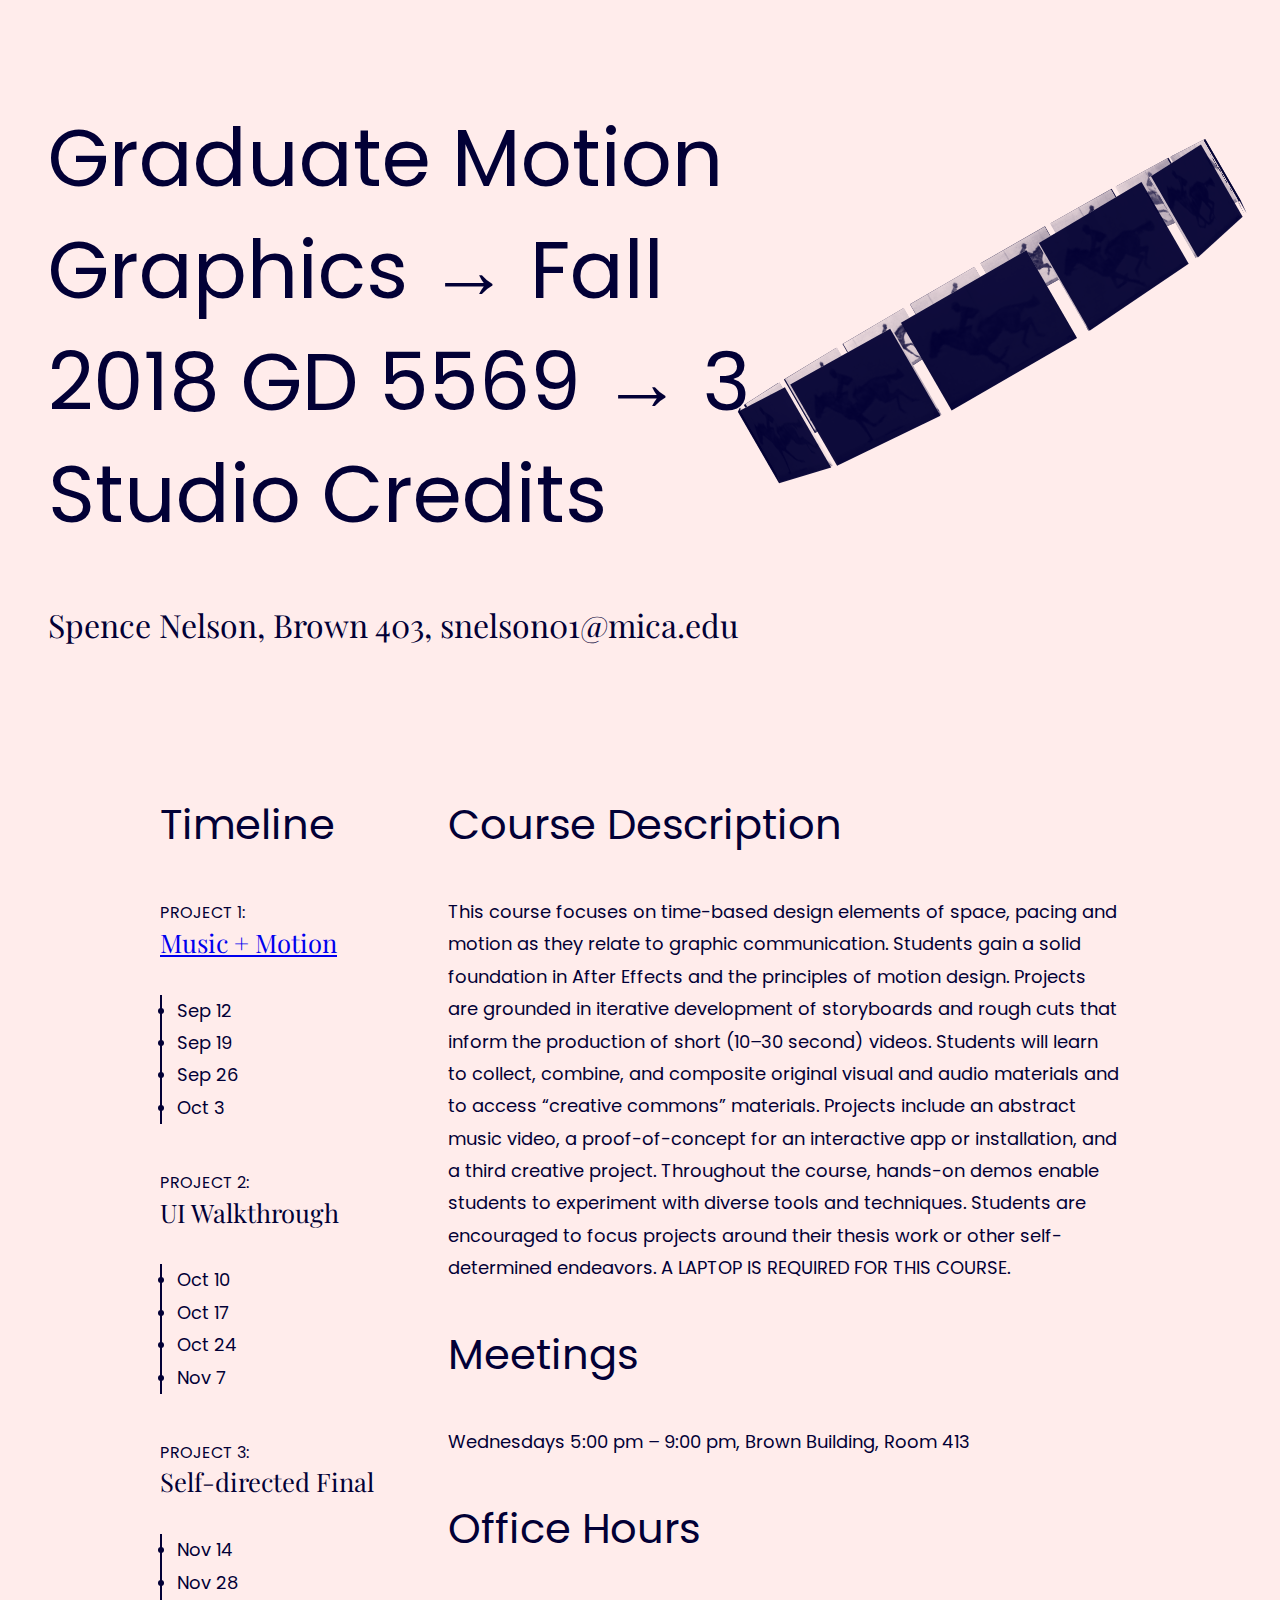
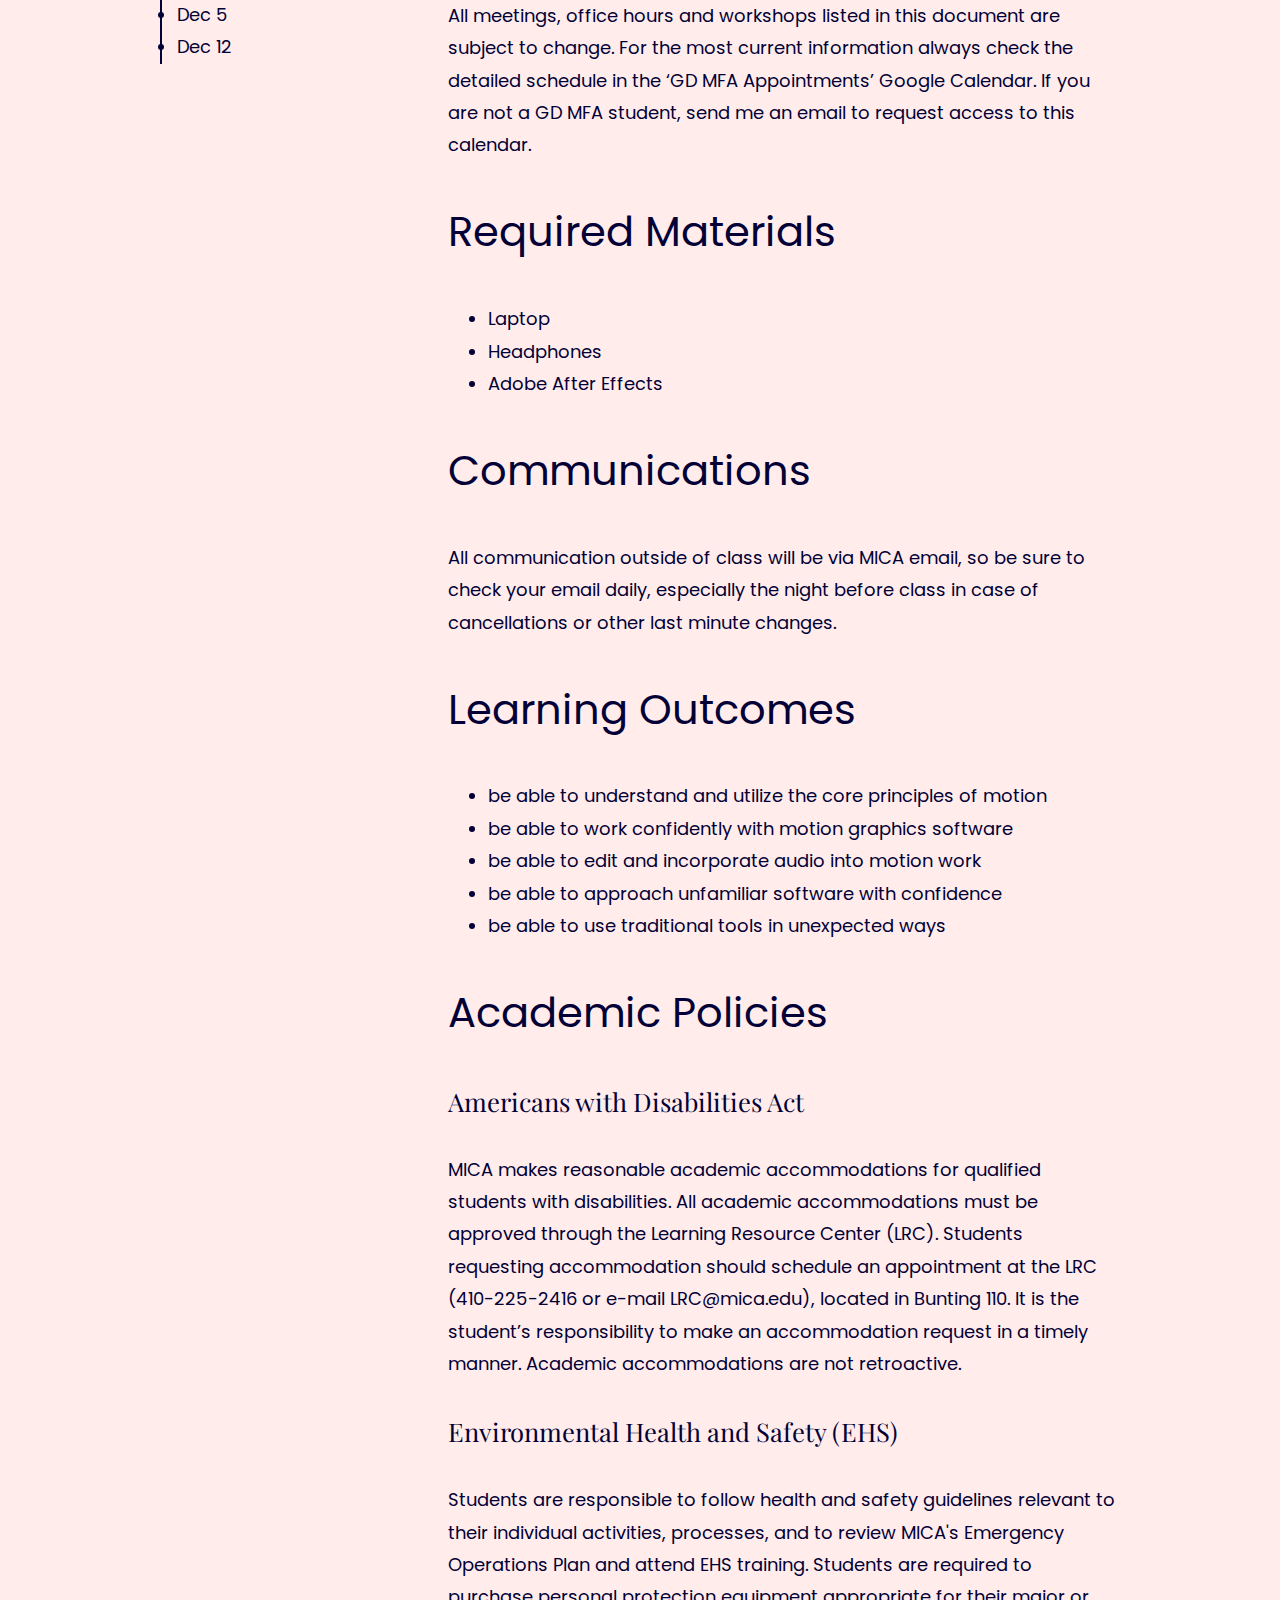
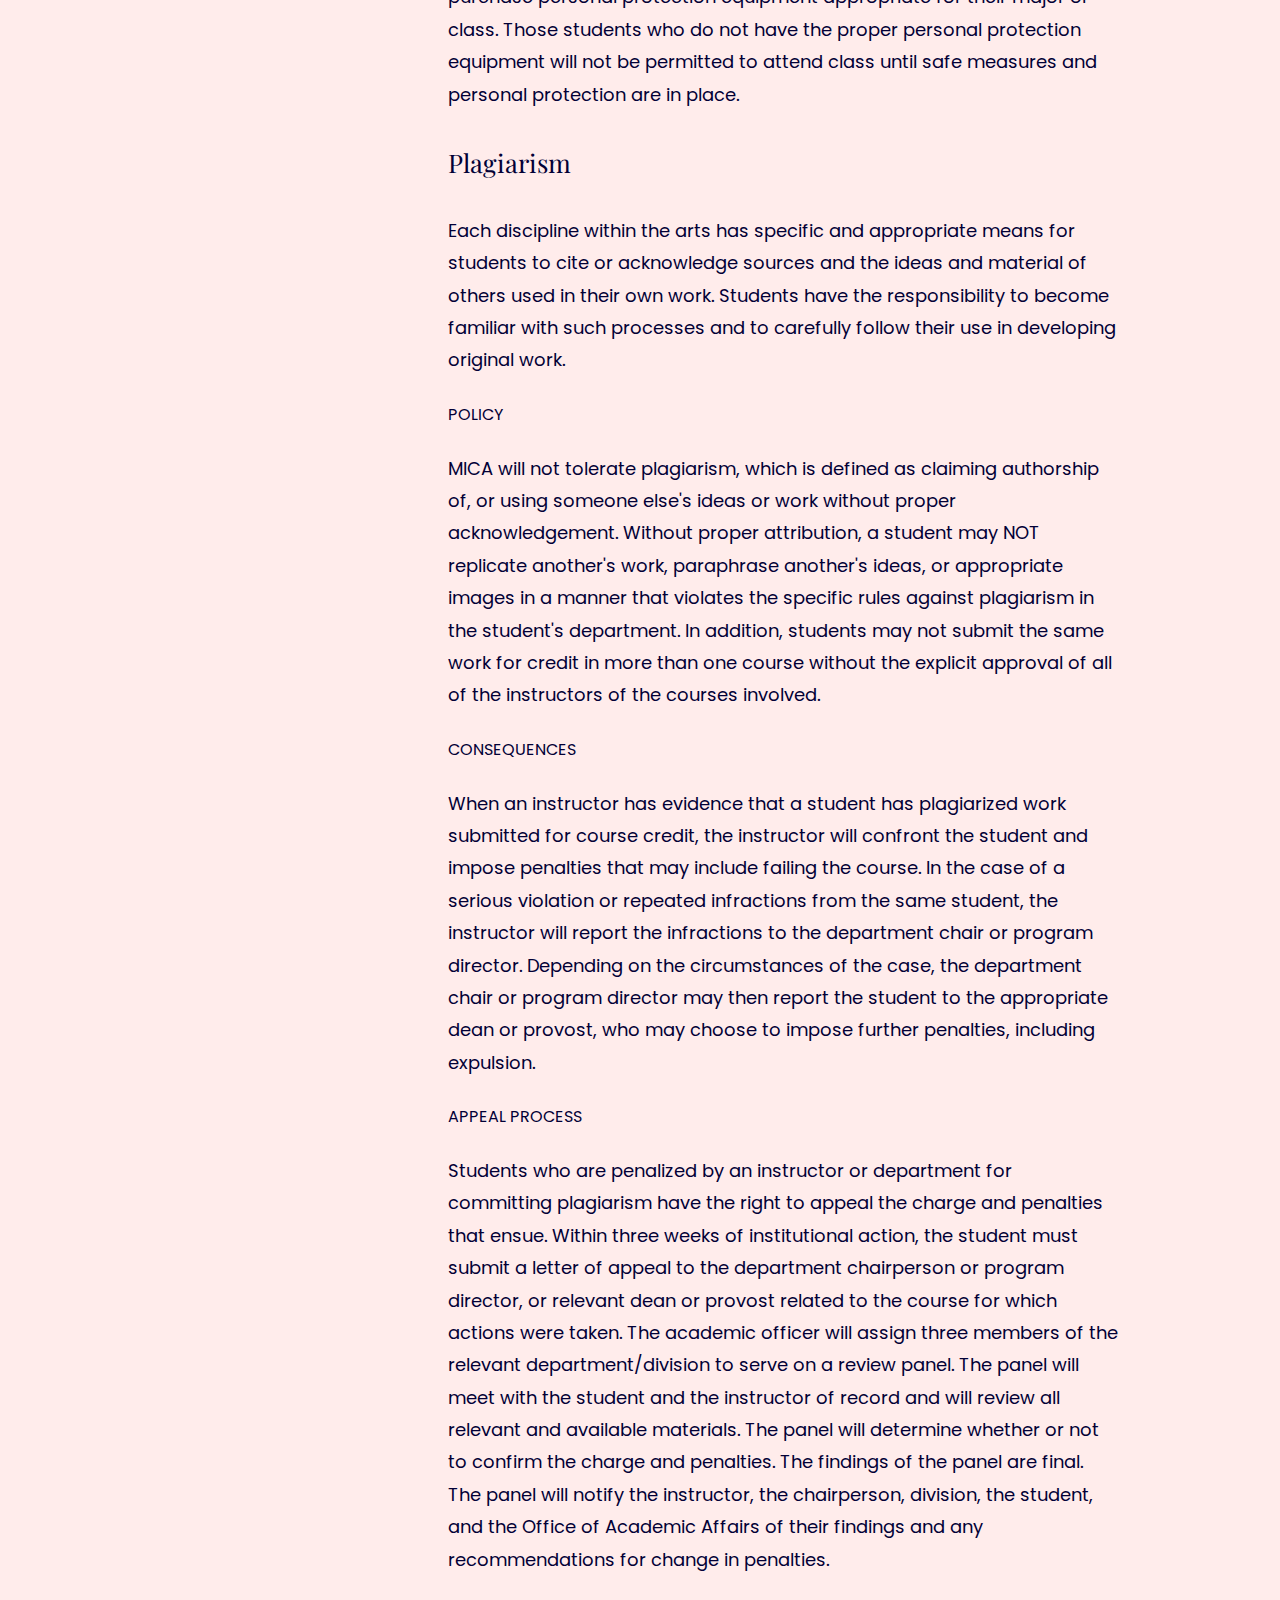
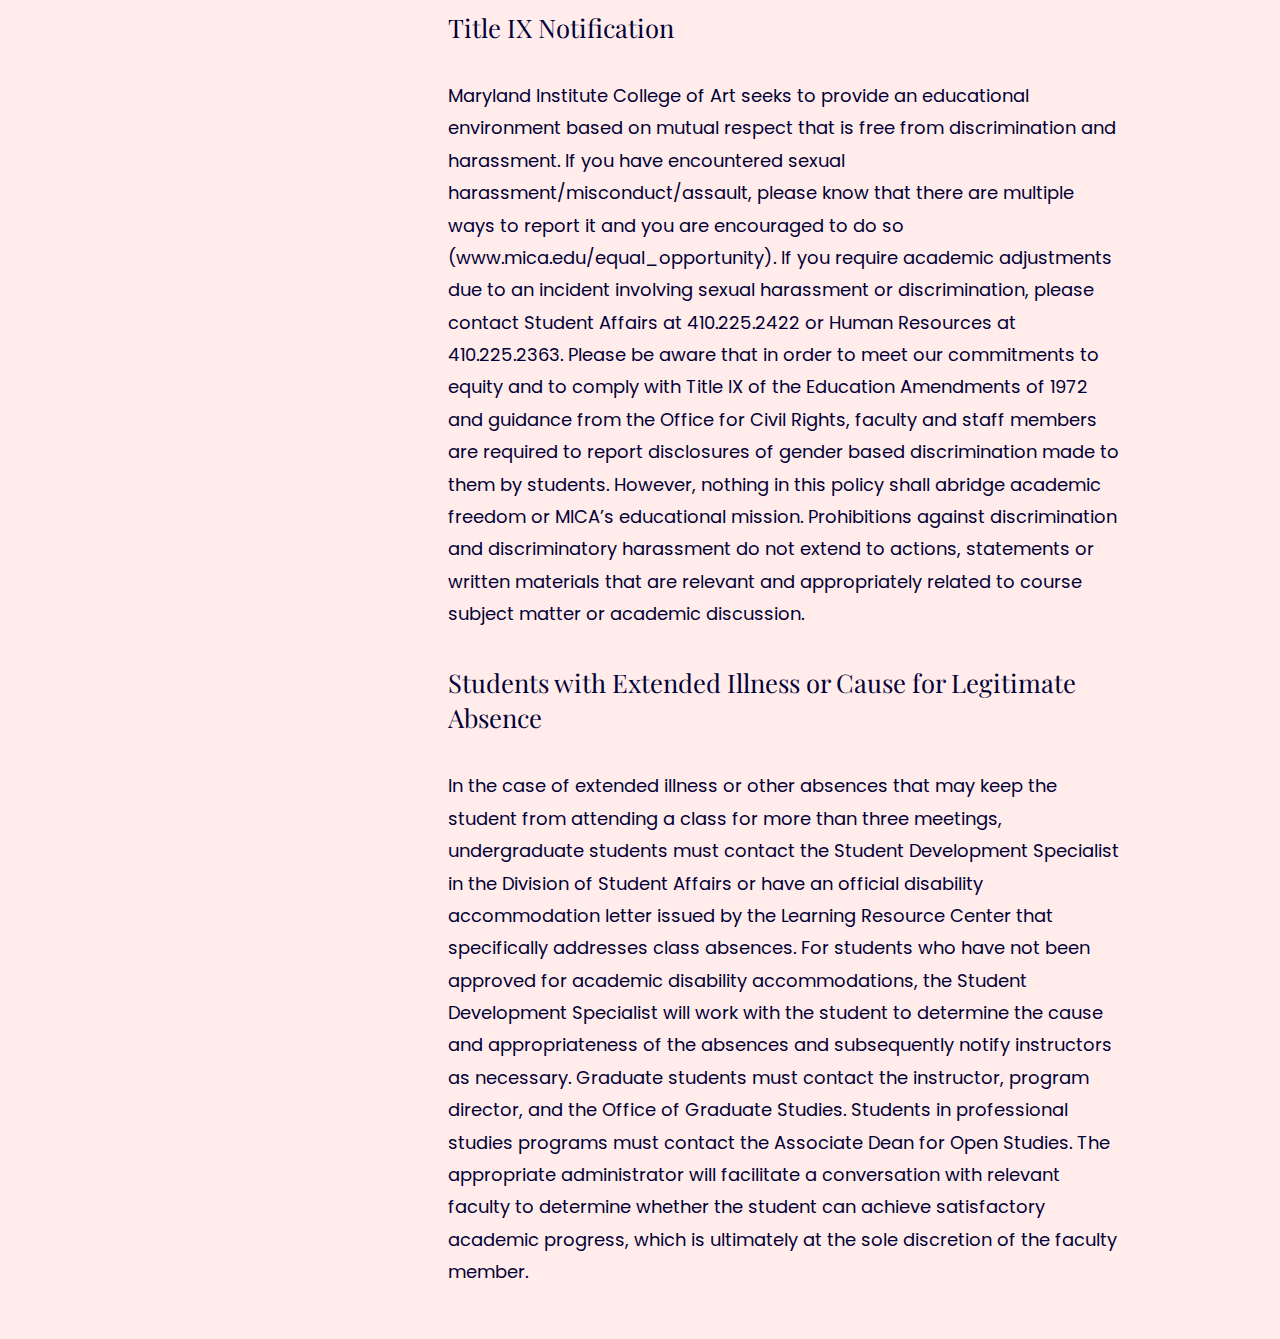
==== index.htm @ 54612c8e "assignment-1" ====
<!doctype html>
<html class="no-js" lang="">

<head>
  <meta charset="utf-8">
  <title></title>
  <meta name="description" content="">
  <meta name="viewport" content="width=device-width, initial-scale=1">

  <link rel="manifest" href="site.webmanifest">
  <link rel="apple-touch-icon" href="icon.png">
  <!-- Place favicon.ico in the root directory -->

  <link rel="stylesheet" href="css/normalize.css">
  <link rel="stylesheet" href="css/main.css">
  <link href="https://fonts.googleapis.com/css?family=Playfair+Display:400,400i,700,700i|Poppins:400,400i,600,800&display=swap" rel="stylesheet">

  <meta name="theme-color" content="#fafafa">
</head>

<body class="homepage">
  <!--[if IE]>
    <p class="browserupgrade">You are using an <strong>outdated</strong> browser. Please <a href="https://browsehappy.com/">upgrade your browser</a> to improve your experience and security.</p>
  <![endif]-->

  <!-- Add your site or application content here -->
  <div class="intro">
    <h1>Graduate Motion Graphics &rarr; Fall 2018 GD 5569 &rarr; 3 Studio Credits</h1>
    <h2>Spence Nelson, Brown 403, snelson01@mica.edu</h2>
    <div class="illustration-wrap">
<div class="zootrope-wrap">
<div class="zootrope">
<div class="zootrope-panel -panel-1">
  <div class="zootrope-panel -panel-2">
    <div class="zootrope-panel -panel-3">
      <div class="zootrope-panel -panel-4">
        <div class="zootrope-panel -panel-5">
          <div class="zootrope-panel -panel-6">
            <div class="zootrope-panel -panel-7">
              <div class="zootrope-panel -panel-8">
                <div class="zootrope-panel -panel-9">
                  <div class="zootrope-panel -panel-10">
                    <div class="zootrope-panel -panel-11">
                      <div class="zootrope-panel -panel-12">
                        <div class="zootrope-panel -panel-13">
                          <div class="zootrope-panel -panel-14">
                            <div class="zootrope-panel -panel-15">
  </div>
  </div>
  </div>
  </div>
  </div>
  </div>
  </div>
  </div>
  </div>
  </div>
  </div>
  </div>
  </div>
  </div>
</div>

</div>
</div>
</div>

  </div>
  <div class="wrapper">

    <div class="content">
      <div class="left-column">
        <h3>Timeline</h3>
        <h5>Project 1:</h5>
        <h4><a href="assignment-1.htm">Music + Motion</a></h4>
        <ul class="timeline">
          <li>Sep 12</li>
          <li>Sep 19</li>
          <li>Sep 26</li>
          <li>Oct 3</li>
        </ul>
        <h5>Project 2:</h5>
        <h4>UI Walkthrough</h4>
        <ul class="timeline">
          <li>Oct 10</li>
          <li>Oct 17</li>
          <li>Oct 24</li>
          <li>Nov 7</li>
        </ul>
        <h5>Project 3:</h5>
        <h4>Self-directed Final</h4>
        <ul class="timeline">
          <li>Nov 14</li>
          <li>Nov 28</li>
          <li>Dec 5</li>
          <li>Dec 12</li>
        </ul>
      </div>

      <div class="right-column">
        <h3>Course Description</h3>
        <p>This course focuses on time-based design elements of space, pacing and motion as they relate to graphic communication. Students gain a solid foundation in After Effects and the principles of motion design. Projects are grounded in iterative development of storyboards and rough cuts that inform the production of short (10–30 second) videos. Students will learn to collect, combine, and composite original visual and audio materials and to access “creative commons” materials. Projects include an abstract music video, a proof-of-concept for an interactive app or installation, and a third creative project. Throughout the course, hands-on demos enable students to experiment with diverse tools and techniques. Students are encouraged to focus projects around their thesis work or other self-determined endeavors. A LAPTOP IS REQUIRED FOR THIS COURSE.</p>
        <h3>Meetings</h3>
        <p>Wednesdays 5:00 pm – 9:00 pm, Brown Building, Room 413</p>
        <h3>Office Hours</h3>
        <p>All meetings, office hours and workshops listed in this document are subject to change. For the most current information always check the detailed schedule in the ‘GD MFA Appointments’ Google Calendar. If you are not a GD MFA student, send me an email to request access to this calendar.</p>
        <h3>Required Materials</h3>
        <ul>
          <li>Laptop</li>
          <li>Headphones</li>
          <li>Adobe After Effects</li>
        </ul>
        <h3>Communications</h3>
        <p>All communication outside of class will be via MICA email, so be sure to check your email daily, especially the night before class in case of cancellations or other last minute changes.</p>
        <h3>Learning Outcomes</h3>
        <ul>
          <li>be able to understand and utilize the core principles of motion</li>
          <li>be able to work confidently with motion graphics software</li>
          <li>be able to edit and incorporate audio into motion work</li>
          <li>be able to approach unfamiliar software with confidence</li>
          <li>be able to use traditional tools in unexpected ways</li>
        </ul>


        <h3>Academic Policies</h3>
        <h4>Americans with Disabilities Act</h4>
        <p>MICA makes reasonable academic accommodations for qualified students with disabilities. All academic accommodations must be approved through the Learning Resource Center (LRC). Students requesting accommodation should schedule an appointment at the LRC (410-225-2416 or e-mail LRC@mica.edu), located in Bunting 110. It is the student’s responsibility to make an accommodation request in a timely manner. Academic accommodations are not retroactive.</p>
        <h4>Environmental Health and Safety (EHS)</h4>
        <p>Students are responsible to follow health and safety guidelines relevant to their individual activities, processes, and to review MICA's Emergency Operations Plan and attend EHS training. Students are required to purchase personal protection equipment appropriate for their major or class. Those students who do not have the proper personal protection equipment will not be permitted to attend class until safe measures and personal protection are in place.</p>
        <h4>Plagiarism</h4>
        <p>Each discipline within the arts has specific and appropriate means for students to cite or acknowledge sources and the ideas and material of others used in their own work. Students have the responsibility to become familiar with such processes and to carefully follow their use in developing original work.</p>
        <h5>Policy</h5>
        <p>MICA will not tolerate plagiarism, which is defined as claiming authorship of, or using someone else's ideas or work without proper acknowledgement. Without proper attribution, a student may NOT replicate another's work, paraphrase another's ideas, or appropriate images in a manner that violates the specific rules against plagiarism in the student's department. In addition, students may not submit the same work for credit in more than one course without the explicit approval of all of the instructors of the courses involved.</p>
        <h5>Consequences</h5>
        <p>When an instructor has evidence that a student has plagiarized work submitted for course credit, the instructor will confront the student and impose penalties that may include failing the course. In the case of a serious violation or repeated infractions from the same student, the instructor will report the infractions to the department chair or program director. Depending on the circumstances of the case, the department chair or program director may then report the student to the appropriate dean or provost, who may choose to impose further penalties, including expulsion.</p>
        <h5>Appeal Process</h5>
        <p>Students who are penalized by an instructor or department for committing plagiarism have the right to appeal the charge and penalties that ensue. Within three weeks of institutional action, the student must submit a letter of appeal to the department chairperson or program director, or relevant dean or provost related to the course for which actions were taken. The academic officer will assign three members of the relevant department/division to serve on a review panel. The panel will meet with the student and the instructor of record and will review all relevant and available materials. The panel will determine whether or not to confirm the charge and penalties. The findings of the panel are final. The panel will notify the instructor, the chairperson, division, the student, and the Office of Academic Affairs of their findings and any recommendations for change in penalties.</p>
        <h4>Title IX Notification</h4>
        <p>Maryland Institute College of Art seeks to provide an educational environment based on mutual respect that is free from discrimination and harassment. If you have encountered sexual harassment/misconduct/assault, please know that there are multiple ways to report it and you are encouraged to do so (www.mica.edu/equal_opportunity). If you require academic adjustments due to an incident involving sexual harassment or discrimination, please contact Student Affairs at 410.225.2422 or Human Resources at 410.225.2363. Please be aware that in order to meet our commitments to equity and to comply with Title IX of the Education Amendments of 1972 and guidance from the Office for Civil Rights, faculty and staff members are required to report disclosures of gender based discrimination made to them by students. However, nothing in this policy shall abridge academic freedom or MICA’s educational mission. Prohibitions against discrimination and discriminatory harassment do not extend to actions, statements or written materials that are relevant and appropriately related to course subject matter or academic discussion.</p>
        <h4>Students with Extended Illness or Cause for Legitimate Absence</h4>
        <p>In the case of extended illness or other absences that may keep the student from attending a class for more than three meetings, undergraduate students must contact the Student Development Specialist in the Division of Student Affairs or have an official disability accommodation letter issued by the Learning Resource Center that specifically addresses class absences. For students who have not been approved for academic disability accommodations, the Student Development Specialist will work with the student to determine the cause and appropriateness of the absences and subsequently notify instructors as necessary. Graduate students must contact the instructor, program director, and the Office of Graduate Studies. Students in professional studies programs must contact the Associate Dean for Open Studies. The appropriate administrator will facilitate a conversation with relevant faculty to determine whether the student can achieve satisfactory academic progress, which is ultimately at the sole discretion of the faculty member.</p>
    </div>
  </div>
</div>
  <script src="js/vendor/modernizr-3.7.1.min.js"></script>
  <script src="https://code.jquery.com/jquery-3.4.1.min.js" integrity="sha256-CSXorXvZcTkaix6Yvo6HppcZGetbYMGWSFlBw8HfCJo=" crossorigin="anonymous"></script>
  <script>window.jQuery || document.write('<script src="js/vendor/jquery-3.4.1.min.js"><\/script>')</script>
  <script src="js/plugins.js"></script>
  <script src="js/main.js"></script>

  <!-- Google Analytics: change UA-XXXXX-Y to be your site's ID. -->
  <script>
    window.ga = function () { ga.q.push(arguments) }; ga.q = []; ga.l = +new Date;
    ga('create', 'UA-XXXXX-Y', 'auto'); ga('set','transport','beacon'); ga('send', 'pageview')
  </script>
  <script src="https://www.google-analytics.com/analytics.js" async></script>
</body>

</html>
---- css/main.css ----
/*! HTML5 Boilerplate v7.2.0 | MIT License | https://html5boilerplate.com/ */

/* main.css 2.0.0 | MIT License | https://github.com/h5bp/main.css#readme */
/*
 * What follows is the result of much research on cross-browser styling.
 * Credit left inline and big thanks to Nicolas Gallagher, Jonathan Neal,
 * Kroc Camen, and the H5BP dev community and team.
 */

/* ==========================================================================
   Base styles: opinionated defaults
   ========================================================================== */

html {
  color: #222;
  font-size: 1em;
  line-height: 1.4;
}

/*
 * Remove text-shadow in selection highlight:
 * https://twitter.com/miketaylr/status/12228805301
 *
 * Vendor-prefixed and regular ::selection selectors cannot be combined:
 * https://stackoverflow.com/a/16982510/7133471
 *
 * Customize the background color to match your design.
 */

::-moz-selection {
  background: #b3d4fc;
  text-shadow: none;
}

::selection {
  background: #b3d4fc;
  text-shadow: none;
}

/*
 * A better looking default horizontal rule
 */

hr {
  display: block;
  height: 1px;
  border: 0;
  border-top: 1px solid #ccc;
  margin: 1em 0;
  padding: 0;
}

/*
 * Remove the gap between audio, canvas, iframes,
 * images, videos and the bottom of their containers:
 * https://github.com/h5bp/html5-boilerplate/issues/440
 */

audio,
canvas,
iframe,
img,
svg,
video {
  vertical-align: middle;
}

/*
 * Remove default fieldset styles.
 */

fieldset {
  border: 0;
  margin: 0;
  padding: 0;
}

/*
 * Allow only vertical resizing of textareas.
 */

textarea {
  resize: vertical;
}

/* ==========================================================================
   Browser Upgrade Prompt
   ========================================================================== */

.browserupgrade {
  margin: 0.2em 0;
  background: #ccc;
  color: #000;
  padding: 0.2em 0;
}

/* ==========================================================================
   Author's custom styles
   ========================================================================== */

body {
  font-family: 'Helvetica', sans-serif;
  color:#020036;
  background: #ffeceb;
}

h1 {
  font-family: 'Poppins', sans-serif;
  font-weight: 400;
  font-size: 5rem;
}

h2, h4 {
  font-family: 'Playfair Display', serif;
  font-weight: 400;
}

h3, h5, h6 {
  font-family: 'Poppins', sans-serif;
  font-weight: 400;
}

h2 {
  font-size: 2rem;
}

h3 {
  font-size: 2.6rem;
}

h4 {
  font-size: 1.6rem;
}

h5 {
  font-size: 1rem;
  text-transform: uppercase;
}

h6{
  font-size: .6rem;
  text-transform: uppercase;
}

p, li {
  font-size: 18px;
  line-height: 1.8;
  font-family: 'Poppins', sans-serif;
}

.wrapper {
  max-width: 960px;
  padding:2em;
  margin:0 auto;
}

.content {
  display:flex;

}

.homepage .intro {
  padding:3em;
  width:60%;
}


.left-column {
  flex: 1 1 0;
  margin-right: 4em;
}

.left-column h5{
  margin-top:3em;
  margin-bottom:0
}

.left-column h4{
  margin-top:0
}

.right-column {

  flex: 3 1 0;
}

ul.timeline {
  border-left: 2px solid #020036;
  padding-left: .95em;
}


@keyframes rotate{
  from{
    transform:rotateY(0deg) rotateX(90deg) rotateY(0deg);
  }
  to{
    transform:rotateY(-360deg) rotateX(90deg) rotateY(0deg);
  }
}
.illustration-wrap {
  position:absolute;
  width:500px;
  height:500px;
  margin:0 auto;
  right:4vw;
  top:0;
  perspective: 800px;
  mix-blend-mode: multiply;
}
.zootrope-wrap:hover {

}

.zootrope-wrap {
  animation-name: rotate;
  animation-duration:5s;
  animation-timing-function: linear;
  animation-iteration-count: infinite;
  transform:rotateY(0deg) rotateX(90deg) rotateY(0deg);
  transform-style:preserve-3d;
  background:blue;
  width:500px;
  height:500px;
  top:60%;
  left:60%;
  postition:absolute;
}

.zootrope {
  transform:rotateX(90deg) rotateZ(30deg);
  transform-style:preserve-3d;
  width:400px;
  height:50px;
  position:relative;
  top:97%;
  left:39.5%;
  transform-origin: 50% 25%;
  transition:1000ms;
}

.illustration-wrap:hover .zootrope {
  transform:rotateX(90deg) rotateZ(0deg);
}
.zootrope-center {
  width:2px;
  height:2px;
  background:black;
  position:absolute;
  top:50%;
  left:50%;
}

.zootrope-panel {
  transform-style:preserve-3d;
  background:rgba(2, 0, 54, 0.94);
  width:100px;
  height:70px;
  transform-origin:0% 0%;
  position:absolute;
  transform:translateX(110px) rotateY(-24deg)
}

.zootrope-panel:after {
  content:"";
  display:block;
  width:100%;
  height:100%;
  background-size:cover;
  transform:translateZ(2px) rotate(180deg);
}

.-panel-1:after {
  background-image:url(../img/200-1.png);
}

.-panel-2:after {
  background-image:url(../img/200-2.png);
}

.-panel-3:after {
  background-image:url(../img/200-3.png);
}

.-panel-4:after {
  background-image:url(../img/200-4.png);
}

.-panel-5:after {
  background-image:url(../img/200-5.png);
}

.-panel-6:after {
  background-image:url(../img/200-6.png);
}

.-panel-7:after {
  background-image:url(../img/200-7.png);
}

.-panel-8:after {
  background-image:url(../img/200-8.png);
}

.-panel-9:after {
  background-image:url(../img/200-9.png);
}

.-panel-10:after {
  background-image:url(../img/200-10.png);
}

.-panel-11:after {
  background-image:url(../img/200-11.png);
}

.-panel-12:after {
  background-image:url(../img/200-12.png);
}

.-panel-13:after {
  background-image:url(../img/200-13.png);
}

.-panel-14:after {
  background-image:url(../img/200-14.png);
}

.-panel-15:after {
  background-image:url(../img/200-15.png);
}






@media only screen and (max-width: 600px) {
  html {
    font-size: 12px;
  }
  .content {
    display:block;;
  }

}


/* ==========================================================================
   Helper classes
   ========================================================================== */

/*
 * Hide visually and from screen readers
 */

.hidden {
  display: none !important;
}

/*
* Hide only visually, but have it available for screen readers:
* https://snook.ca/archives/html_and_css/hiding-content-for-accessibility
*
* 1. For long content, line feeds are not interpreted as spaces and small width
*    causes content to wrap 1 word per line:
*    https://medium.com/@jessebeach/beware-smushed-off-screen-accessible-text-5952a4c2cbfe
*/

.sr-only {
  border: 0;
  clip: rect(0, 0, 0, 0);
  height: 1px;
  margin: -1px;
  overflow: hidden;
  padding: 0;
  position: absolute;
  white-space: nowrap;
  width: 1px;
  /* 1 */
}

/*
* Extends the .sr-only class to allow the element
* to be focusable when navigated to via the keyboard:
* https://www.drupal.org/node/897638
*/

.sr-only.focusable:active,
.sr-only.focusable:focus {
  clip: auto;
  height: auto;
  margin: 0;
  overflow: visible;
  position: static;
  white-space: inherit;
  width: auto;
}

/*
* Hide visually and from screen readers, but maintain layout
*/

.invisible {
  visibility: hidden;
}

/*
* Clearfix: contain floats
*
* For modern browsers
* 1. The space content is one way to avoid an Opera bug when the
*    `contenteditable` attribute is included anywhere else in the document.
*    Otherwise it causes space to appear at the top and bottom of elements
*    that receive the `clearfix` class.
* 2. The use of `table` rather than `block` is only necessary if using
*    `:before` to contain the top-margins of child elements.
*/

.clearfix:before,
.clearfix:after {
  content: " ";
  /* 1 */
  display: table;
  /* 2 */
}

.clearfix:after {
  clear: both;
}

/* ==========================================================================
   EXAMPLE Media Queries for Responsive Design.
   These examples override the primary ('mobile first') styles.
   Modify as content requires.
   ========================================================================== */

@media only screen and (min-width: 35em) {
  /* Style adjustments for viewports that meet the condition */
}

@media print,
  (-webkit-min-device-pixel-ratio: 1.25),
  (min-resolution: 1.25dppx),
  (min-resolution: 120dpi) {
  /* Style adjustments for high resolution devices */
}

/* ==========================================================================
   Print styles.
   Inlined to avoid the additional HTTP request:
   https://www.phpied.com/delay-loading-your-print-css/
   ========================================================================== */

@media print {
  *,
  *:before,
  *:after {
    background: transparent !important;
    color: #000 !important;
    /* Black prints faster */
    -webkit-box-shadow: none !important;
    box-shadow: none !important;
    text-shadow: none !important;
  }
  a,
  a:visited {
    text-decoration: underline;
  }
  a[href]:after {
    content: " (" attr(href) ")";
  }
  abbr[title]:after {
    content: " (" attr(title) ")";
  }
  /*
     * Don't show links that are fragment identifiers,
     * or use the `javascript:` pseudo protocol
     */
  a[href^="#"]:after,
  a[href^="javascript:"]:after {
    content: "";
  }
  pre {
    white-space: pre-wrap !important;
  }
  pre,
  blockquote {
    border: 1px solid #999;
    page-break-inside: avoid;
  }
  /*
     * Printing Tables:
     * https://web.archive.org/web/20180815150934/http://css-discuss.incutio.com/wiki/Printing_Tables
     */
  thead {
    display: table-header-group;
  }
  tr,
  img {
    page-break-inside: avoid;
  }
  p,
  h2,
  h3 {
    orphans: 3;
    widows: 3;
  }
  h2,
  h3 {
    page-break-after: avoid;
  }
}
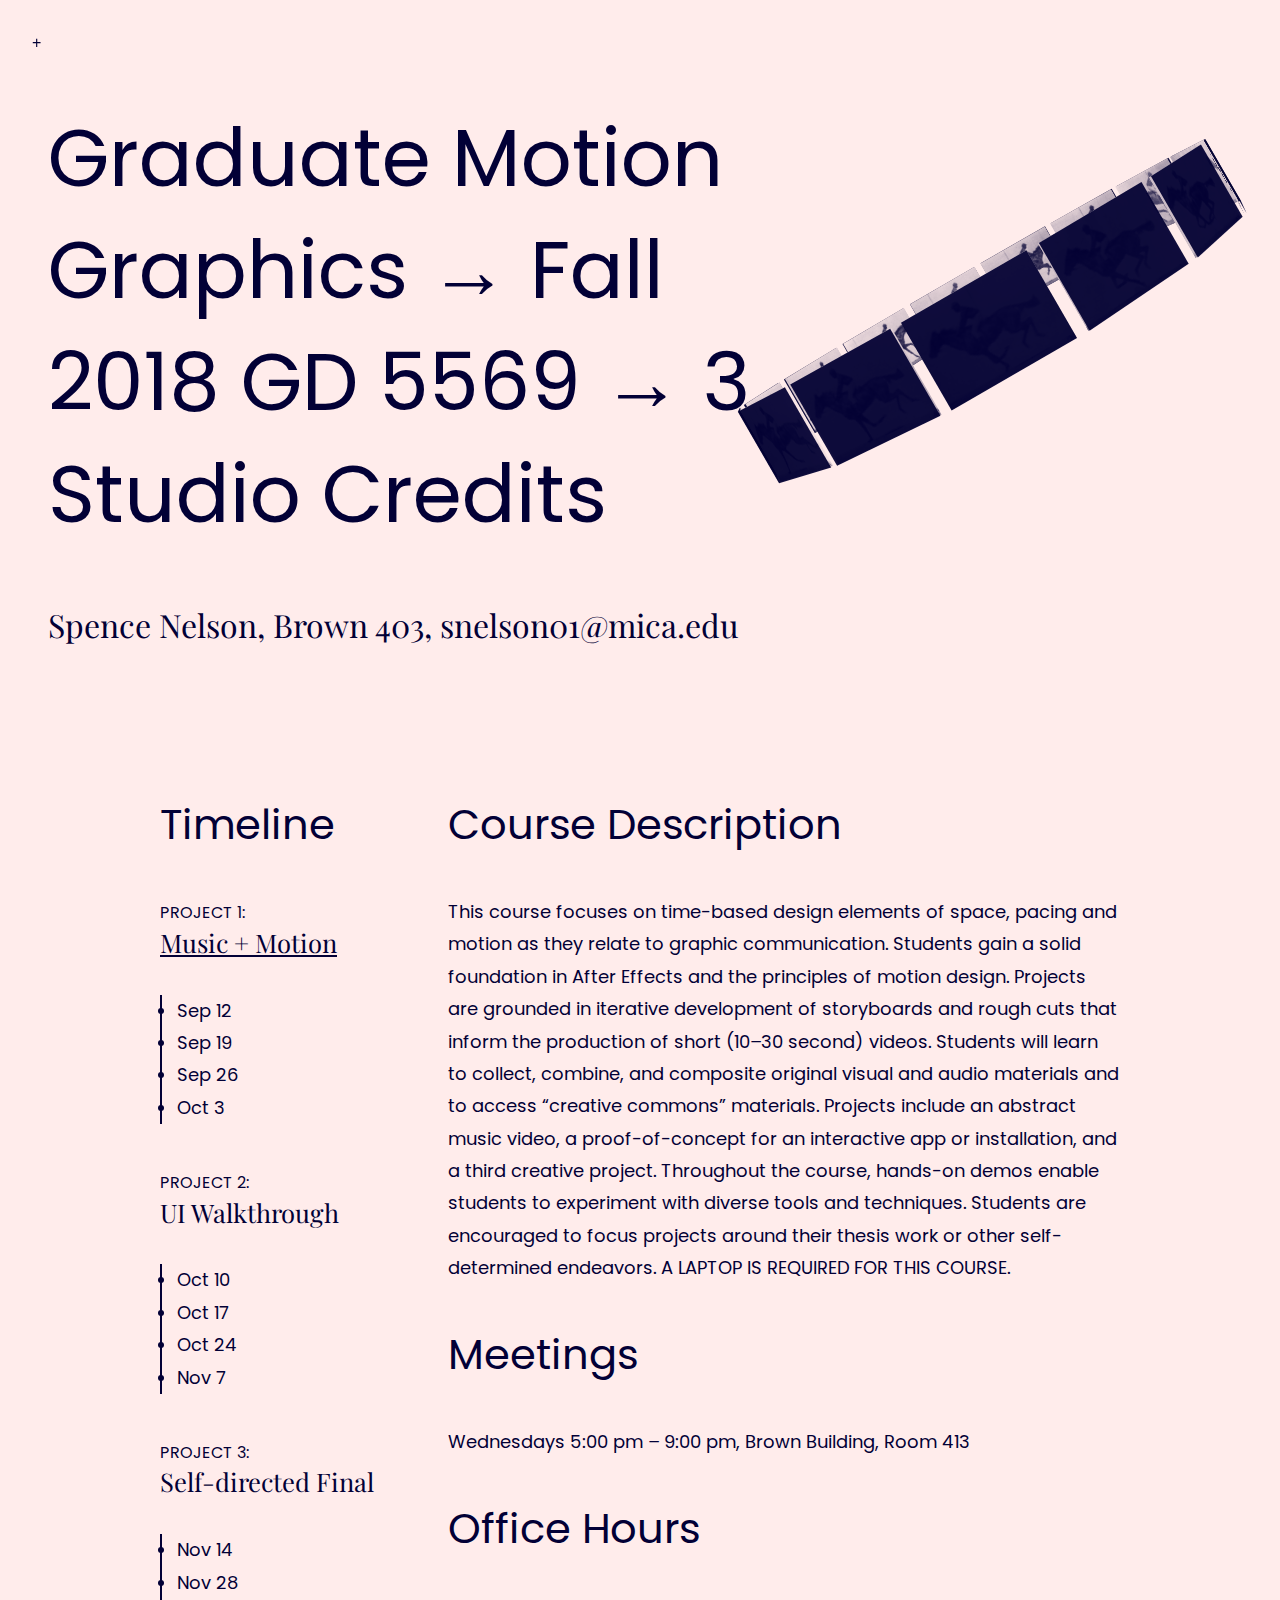
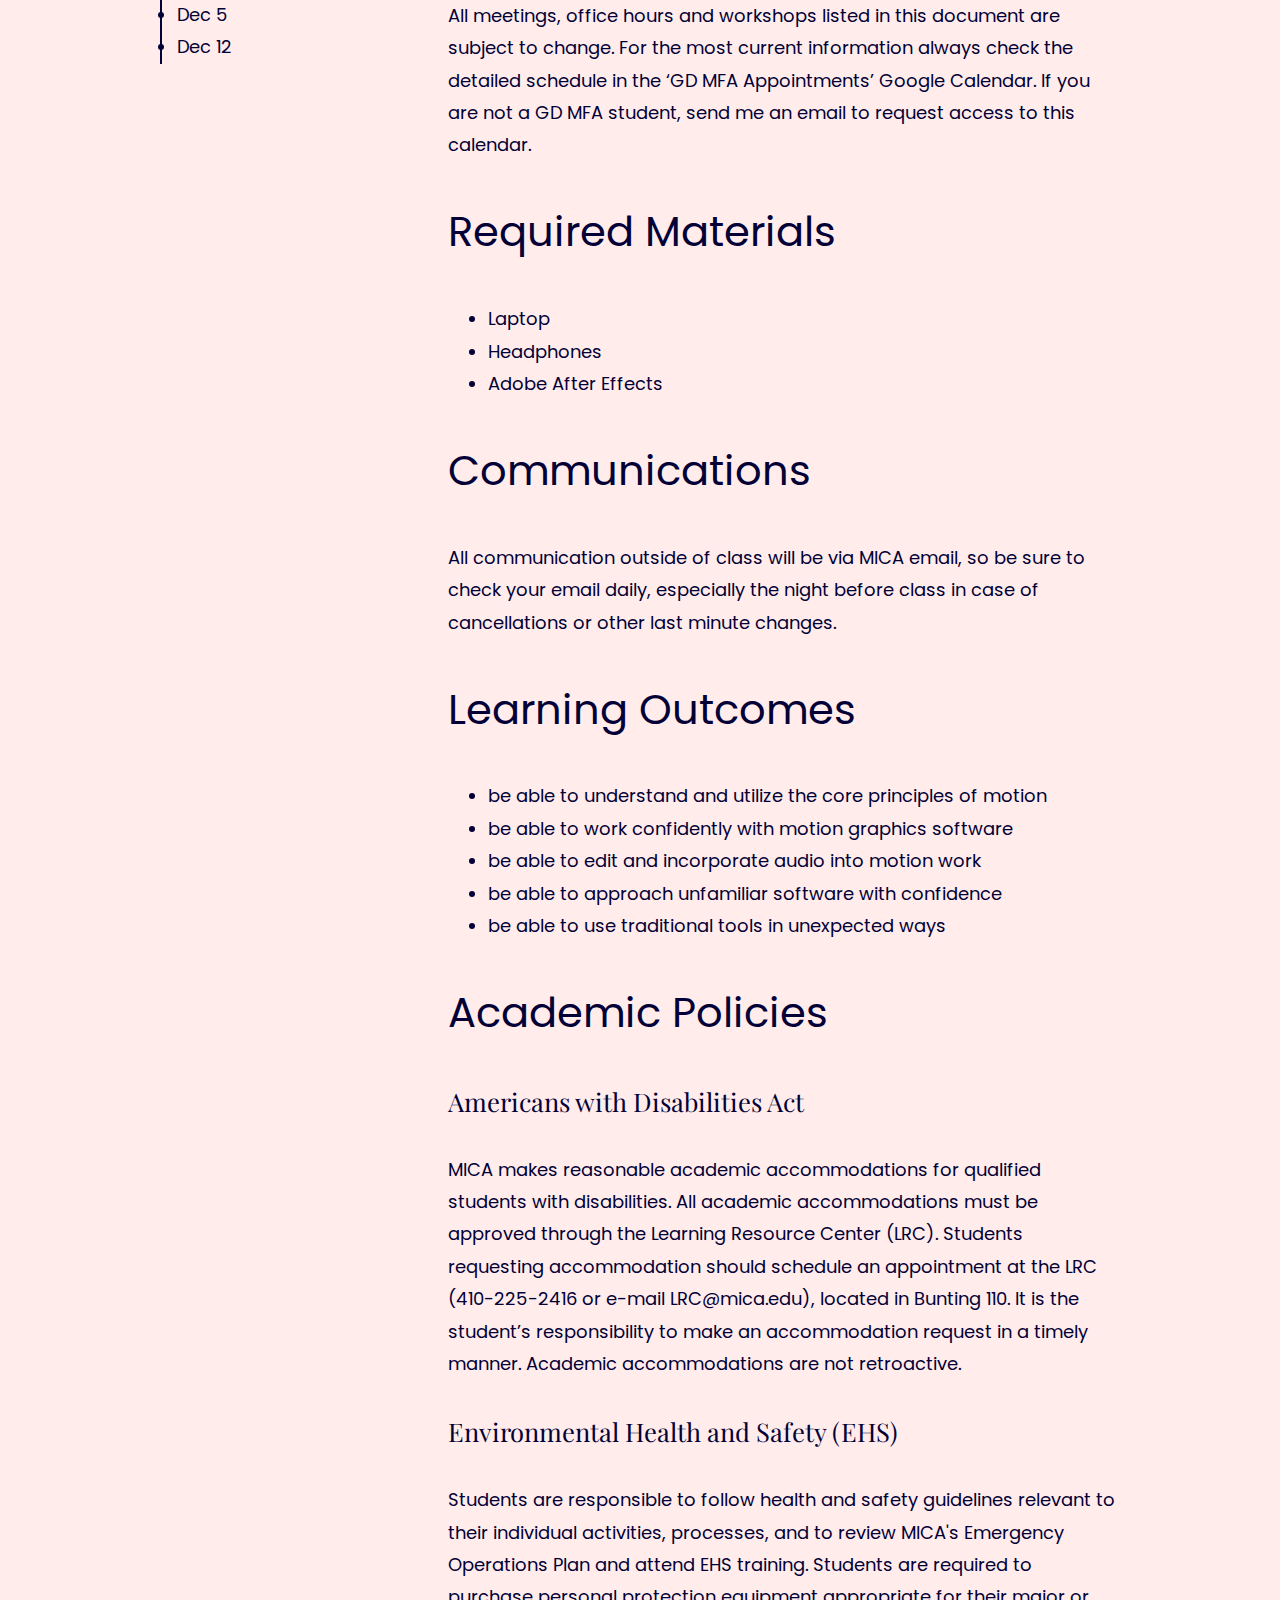
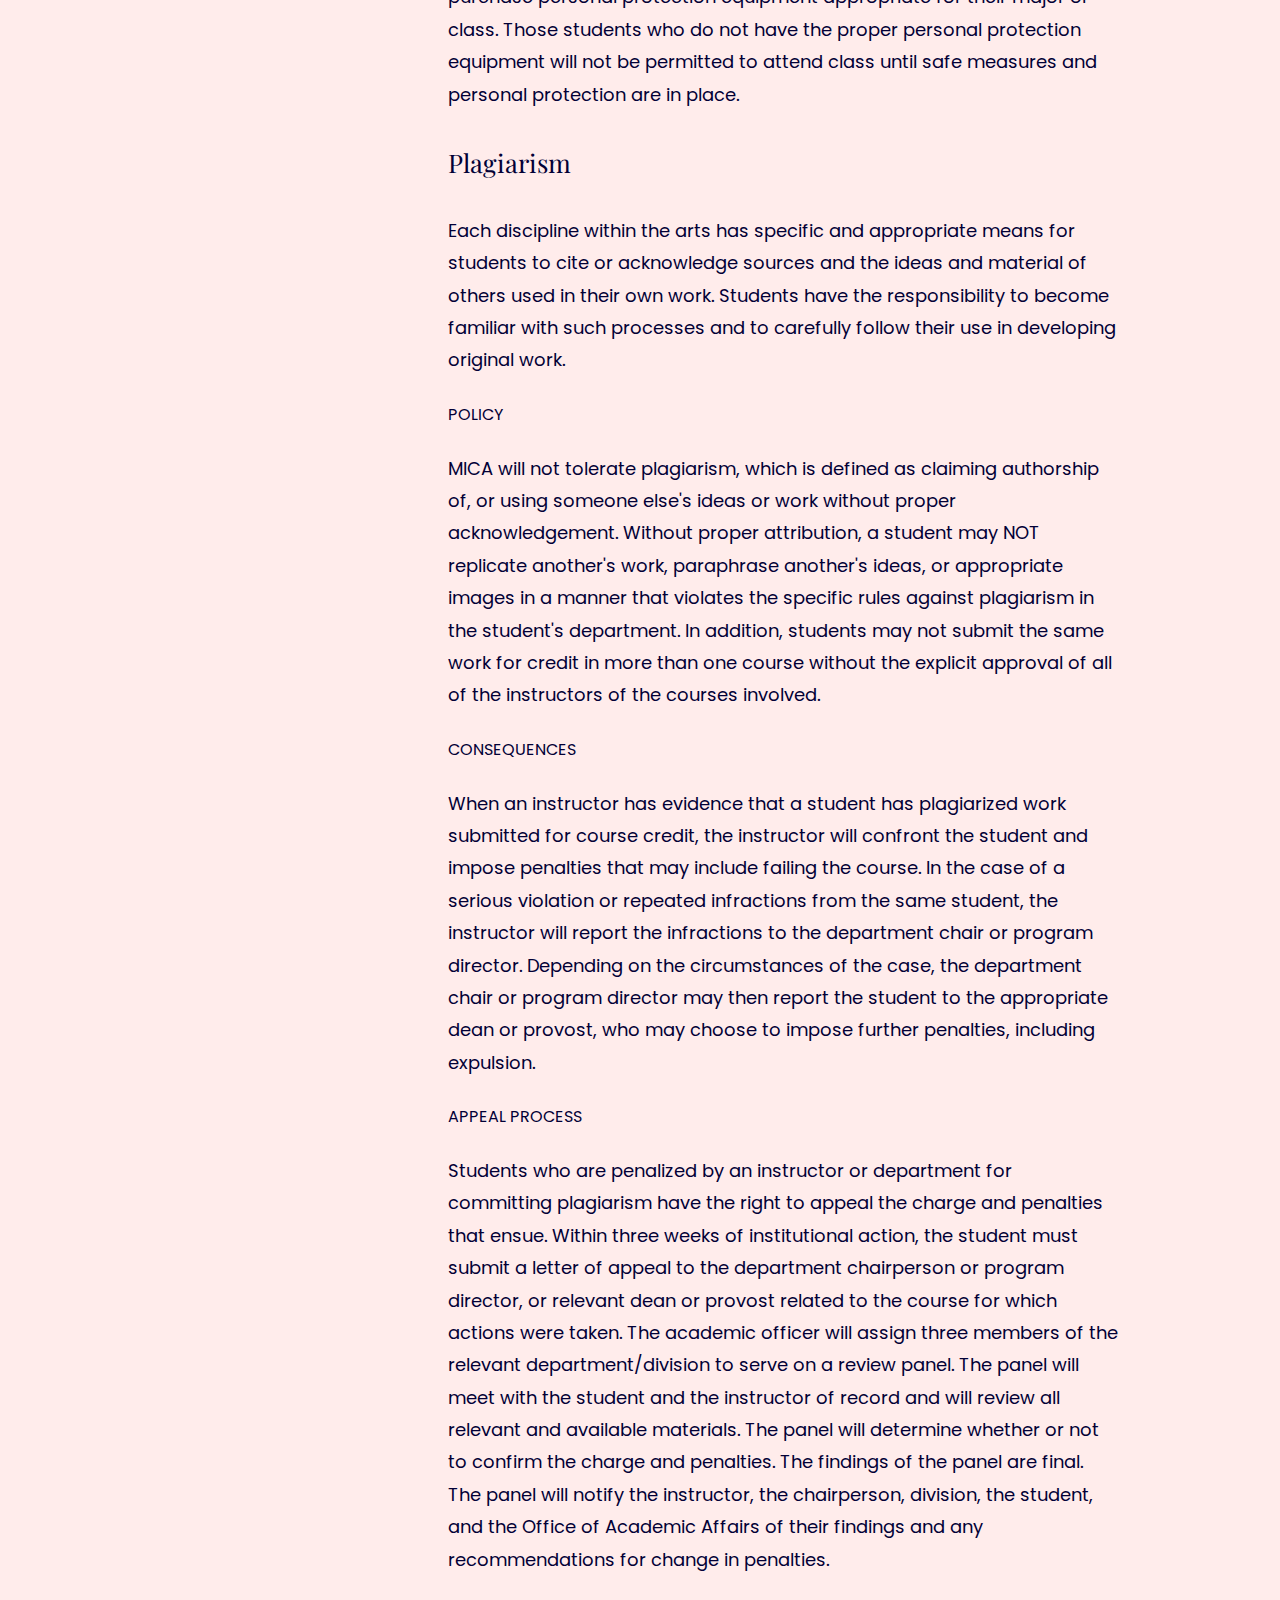
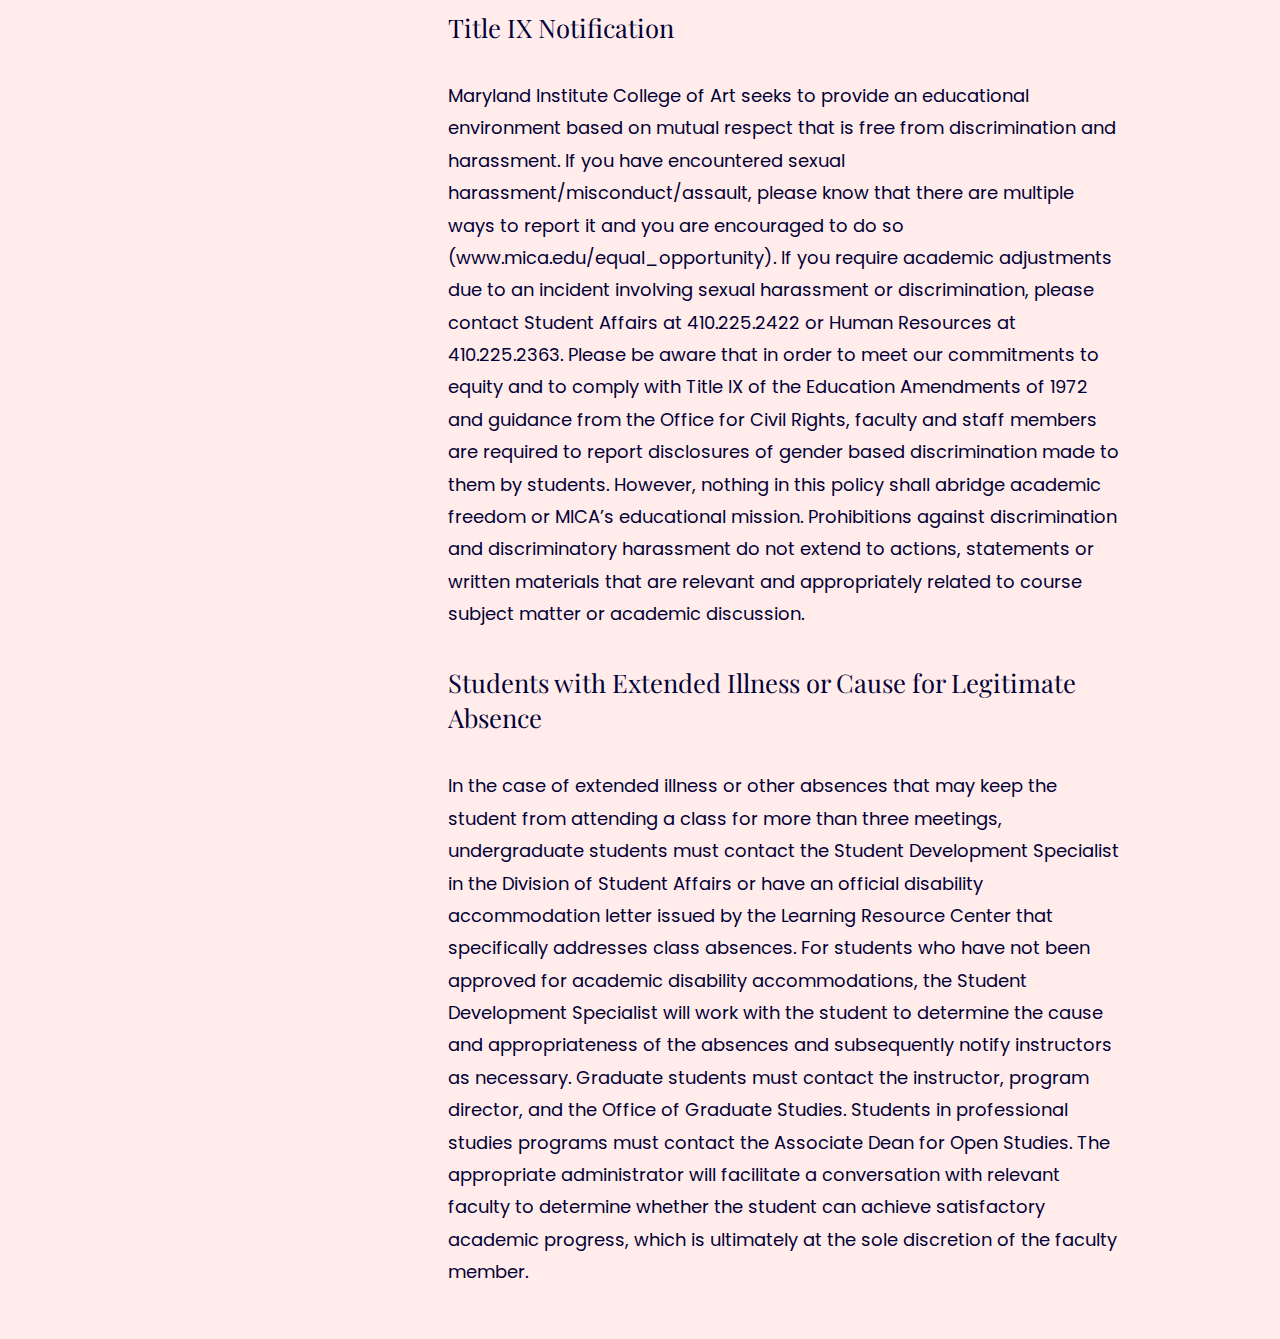
==== commit 5df92d53: "updates" ====
--- a/index.htm
+++ b/index.htm
@@ -19,6 +19,13 @@
 </head>
 
 <body class="homepage">
+  <div class="expanding-nav-overlay-button">+</div>
+  <div class="expanding-nav-overlay" id="load-content">
+    
+
+
+
+  </div>
   <!--[if IE]>
     <p class="browserupgrade">You are using an <strong>outdated</strong> browser. Please <a href="https://browsehappy.com/">upgrade your browser</a> to improve your experience and security.</p>
   <![endif]-->
--- a/css/main.css
+++ b/css/main.css
@@ -102,6 +102,55 @@
   font-family: 'Helvetica', sans-serif;
   color:#020036;
   background: #ffeceb;
+}
+a{
+  color: inherit;
+}
+.expanding-nav-overlay-button{
+  padding:2em;
+  color:#020036;
+  cursor: pointer;
+  top:0;
+  left:0;
+  position: fixed;
+  z-index: 9999;
+  display: block;
+}
+
+.expanding-nav-overlay-button.nav-open{
+  color:#ffeceb;
+  transform:rotate(45deg);
+}
+
+.expanding-nav-overlay {
+  top:0;
+  left:0;
+  right:0;
+  bottom:0;
+  position: fixed;
+  background:#020036;
+  color:#ffeceb;
+  z-index: 10000;
+  transition: 300ms;
+  opacity:0;
+  pointer-events: none;
+  z-index: 9998;
+}
+
+.expanding-nav-overlay.nav-open {
+  opacity:1;
+  pointer-events: all;
+}
+
+body.in-class {
+  font-family: 'Helvetica', sans-serif;
+  color:#020036;
+  background: whitesmoke;
+}
+
+body.in-class img{
+  width:100%;
+  height:auto;
 }
 
 h1 {
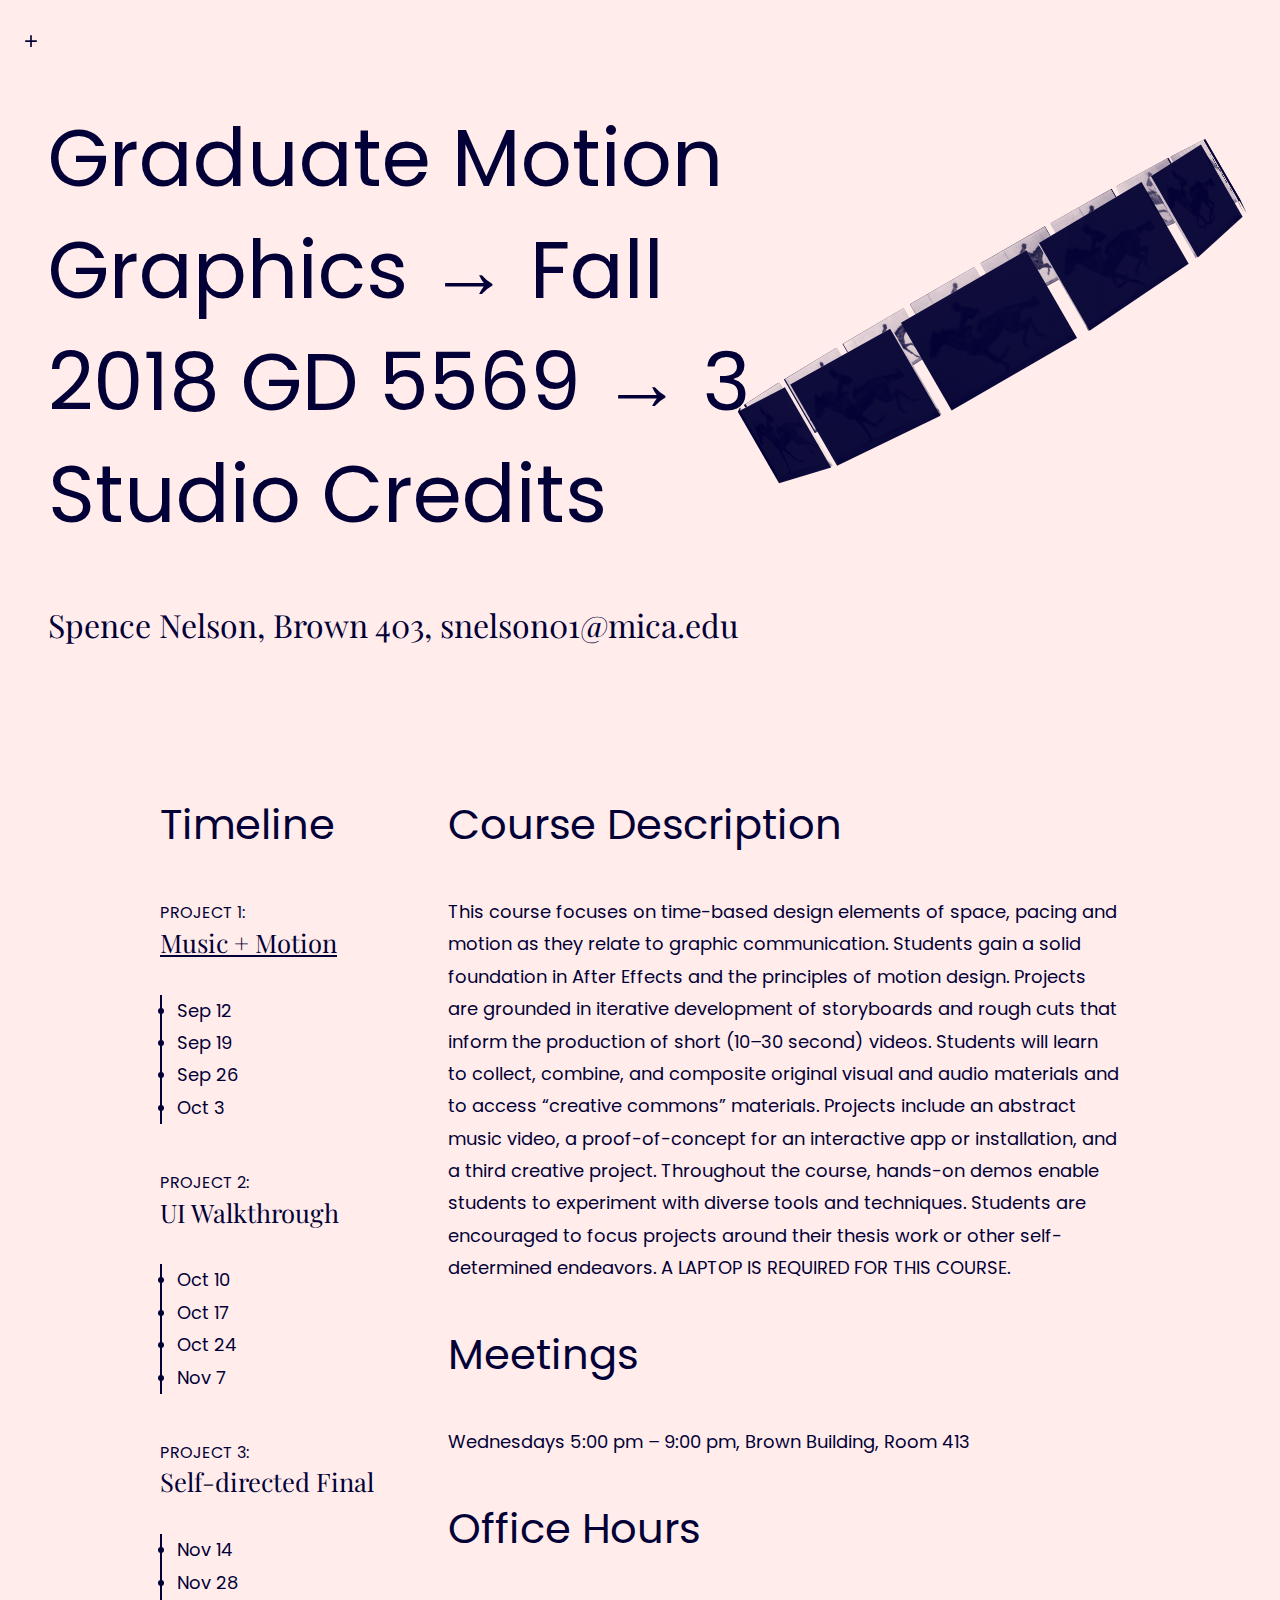
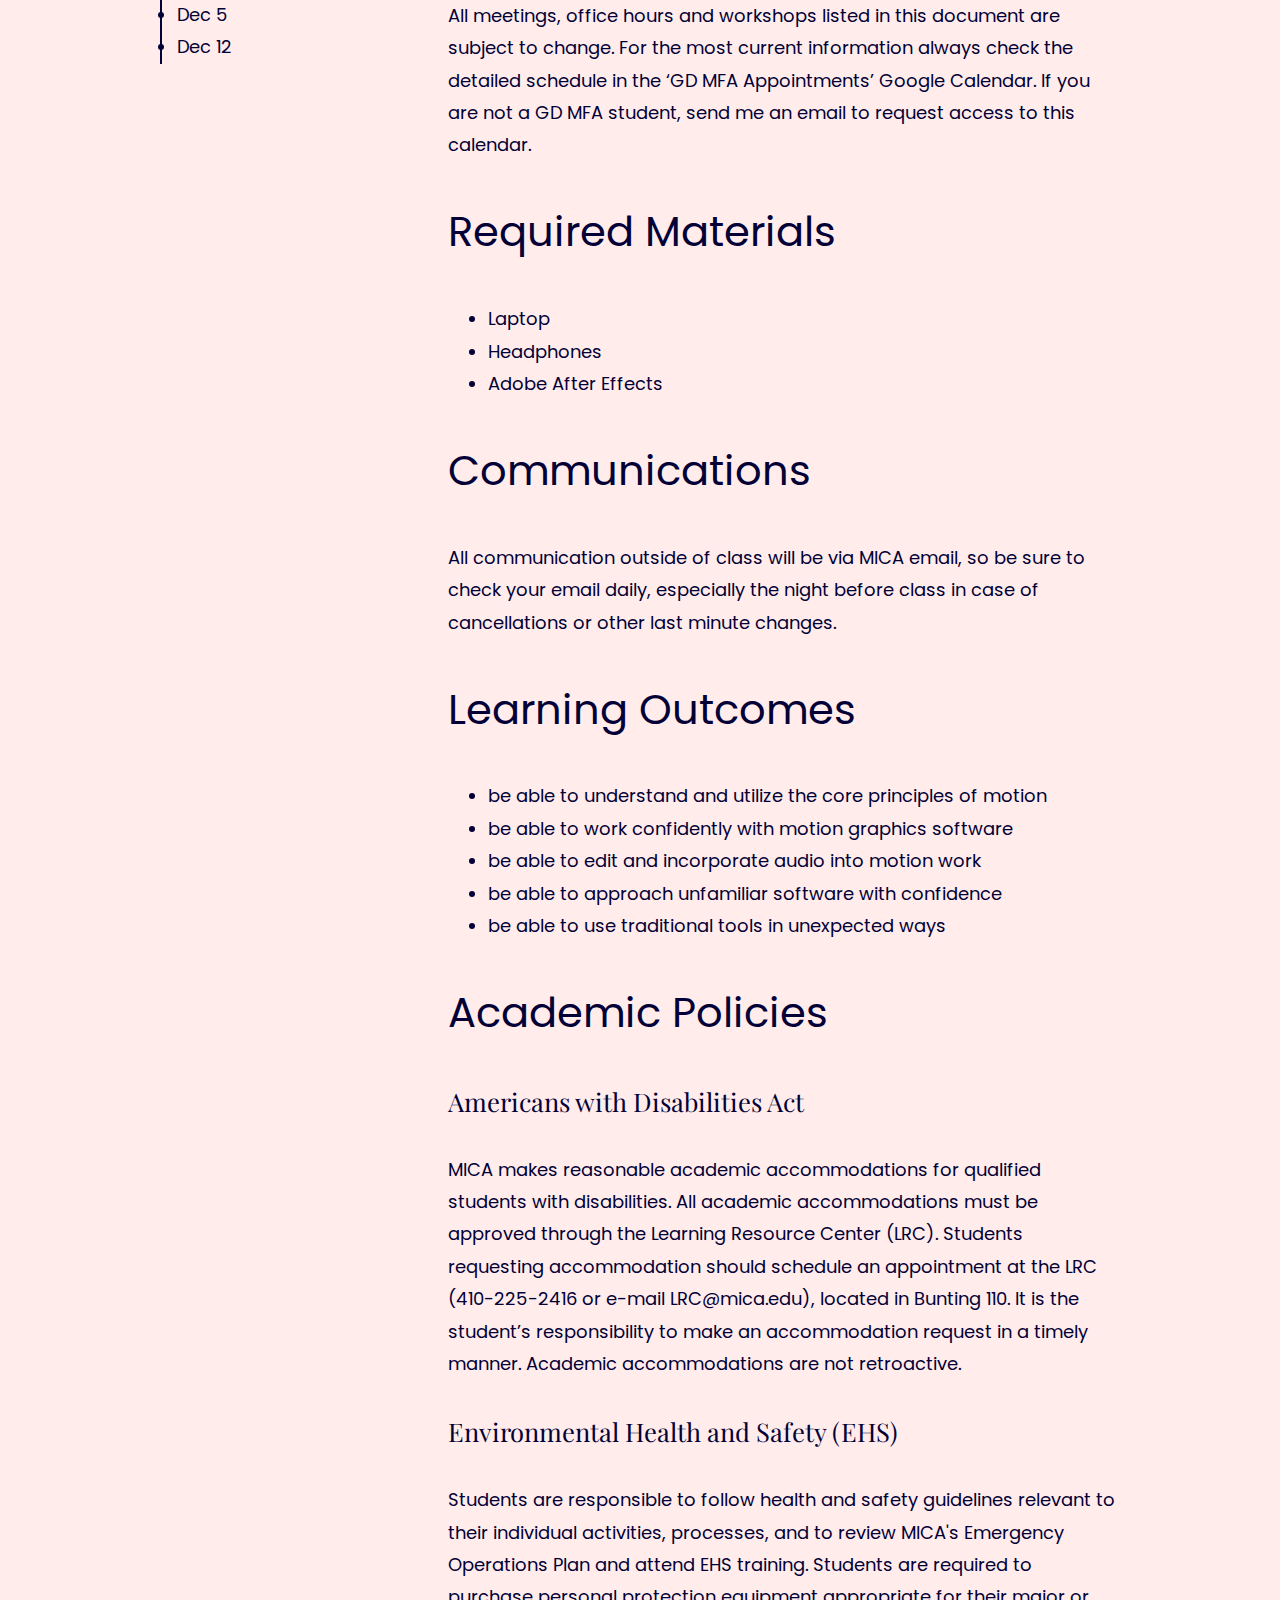
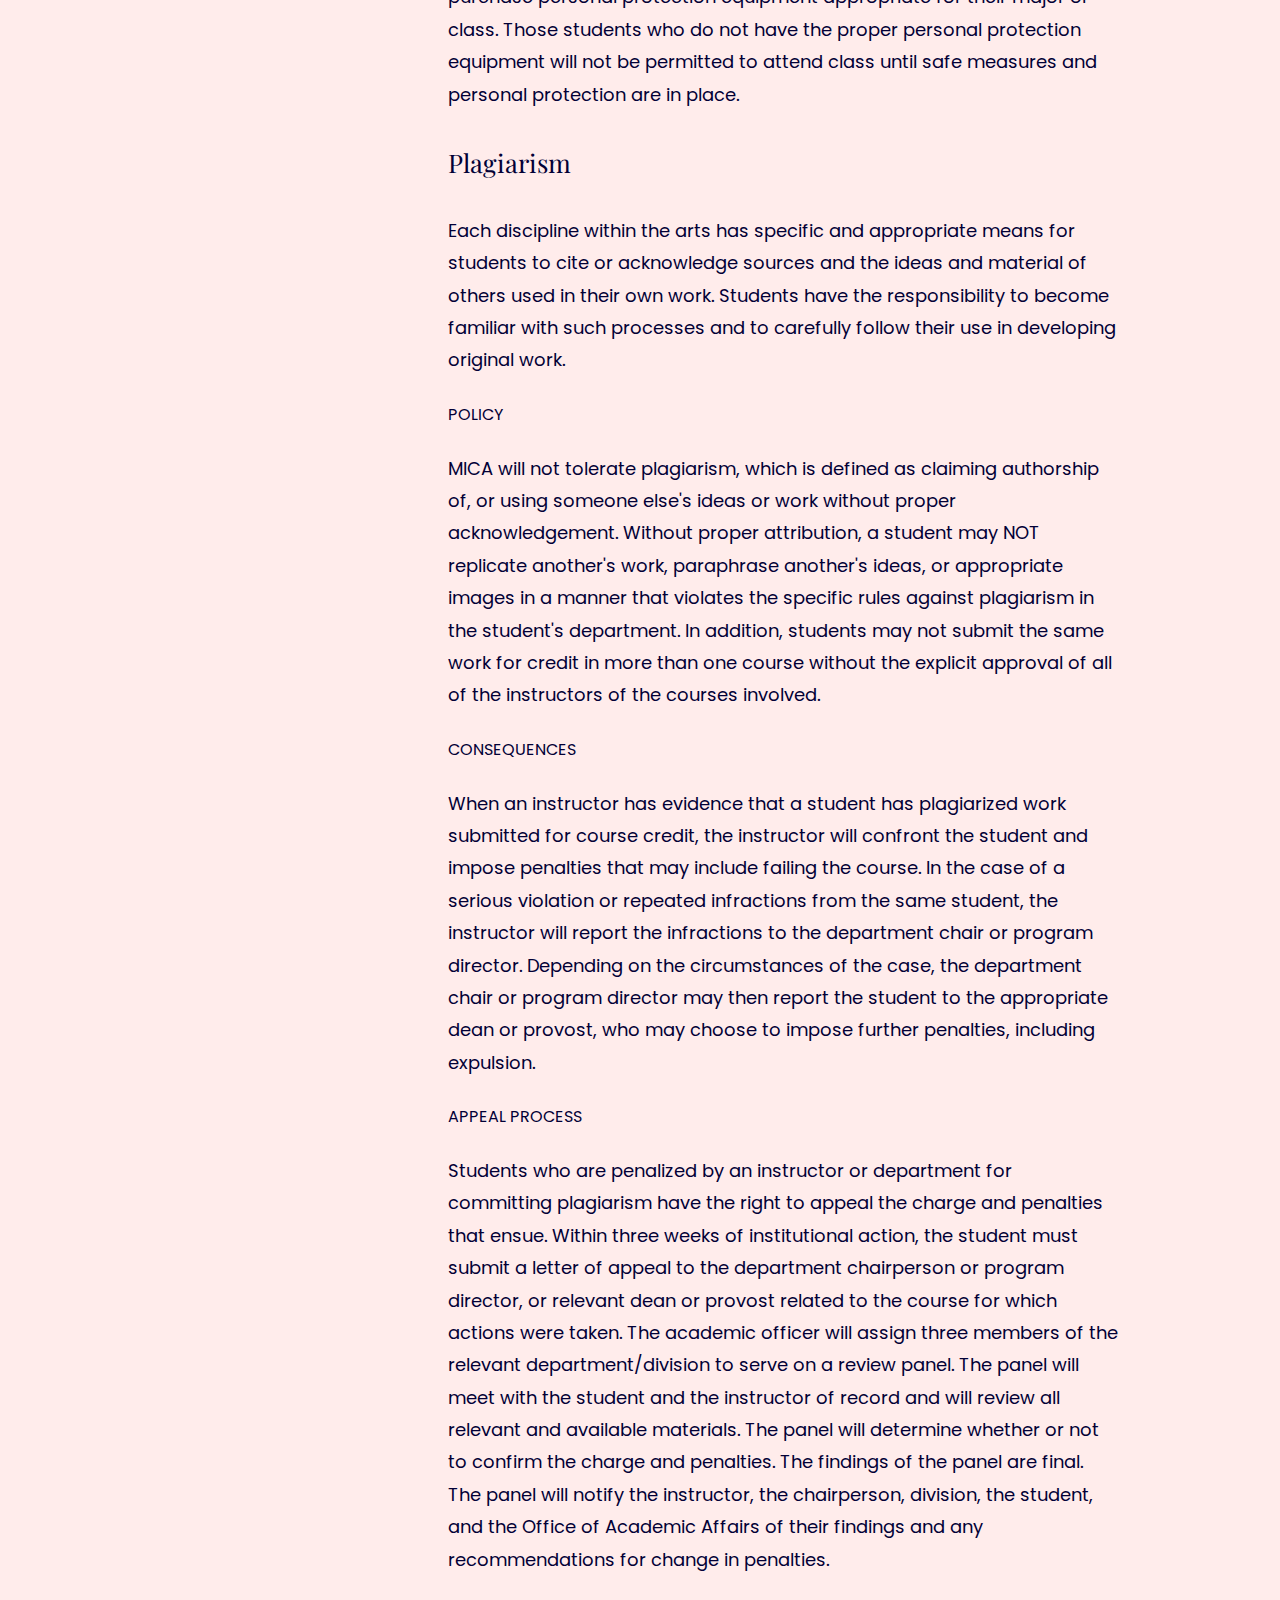
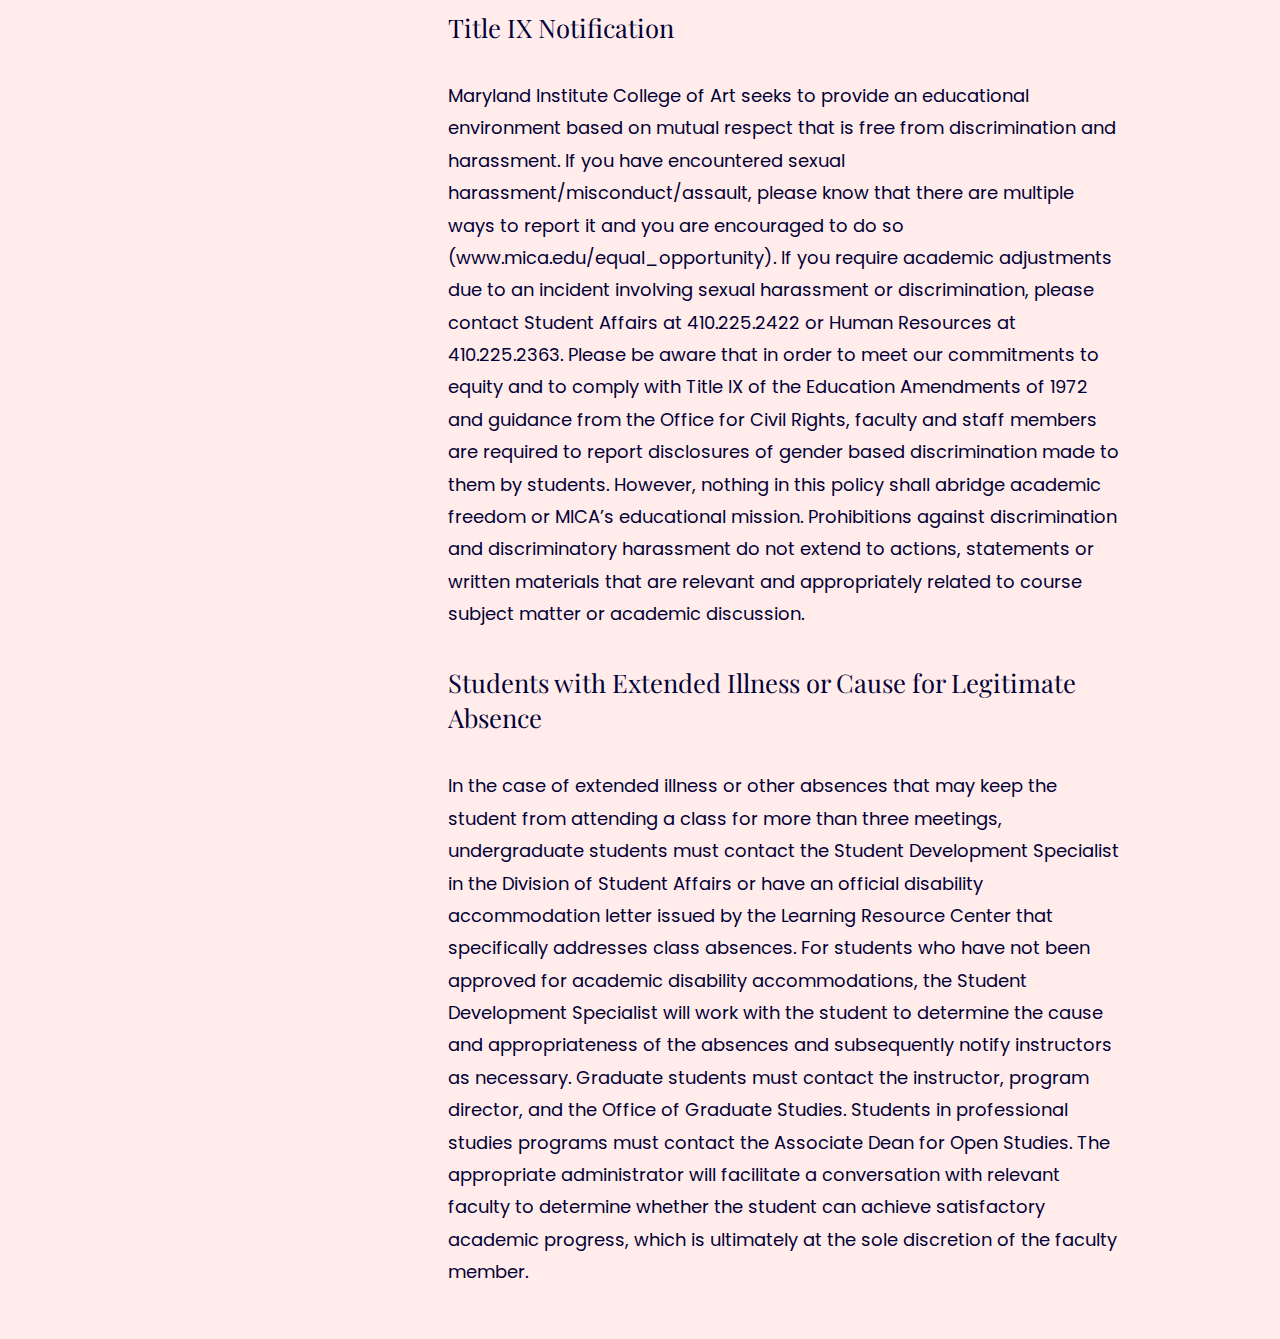
==== commit 2b67f032: "knowledgebase update" ====
--- a/index.htm
+++ b/index.htm
@@ -22,8 +22,6 @@
   <div class="expanding-nav-overlay-button">+</div>
   <div class="expanding-nav-overlay" id="load-content">
     
-
-
 
   </div>
   <!--[if IE]>
--- a/css/main.css
+++ b/css/main.css
@@ -106,8 +106,23 @@
 a{
   color: inherit;
 }
+
+.assignmient-illustration {
+  width:33vw;
+  height:33vw;
+  position: absolute;
+  top:10vh;
+  right:5vw;
+  z-index: -1;
+  opacity:.5;
+}
+
+.assignmient-illustration img{
+  width:100%;
+  height: auto;
+}
 .expanding-nav-overlay-button{
-  padding:2em;
+  padding:1em;
   color:#020036;
   cursor: pointer;
   top:0;
@@ -115,6 +130,8 @@
   position: fixed;
   z-index: 9999;
   display: block;
+  font-size: 24px;
+  transition: 300ms;
 }
 
 .expanding-nav-overlay-button.nav-open{
@@ -135,11 +152,24 @@
   opacity:0;
   pointer-events: none;
   z-index: 9998;
+  padding:5vw;
+  display: grid;
+  grid-template-columns: repeat(2, 1fr);
+  grid-template-rows: repeat(2, 1fr);
+  grid-column-gap: 4vw;
+  grid-row-gap: 4vw;
+  transform: scale(.97);
+  overflow-y: scroll;
+}
+.expanding-nav-overlay > * {
+  margin:0;
+  padding:0;
 }
 
 .expanding-nav-overlay.nav-open {
   opacity:1;
   pointer-events: all;
+  transform: scale(1);
 }
 
 body.in-class {
@@ -153,6 +183,10 @@
   height:auto;
 }
 
+img {
+  max-width: 100%;
+}
+
 h1 {
   font-family: 'Poppins', sans-serif;
   font-weight: 400;
@@ -229,7 +263,7 @@
 }
 
 .right-column {
-
+  max-width: 710px;
   flex: 3 1 0;
 }
 
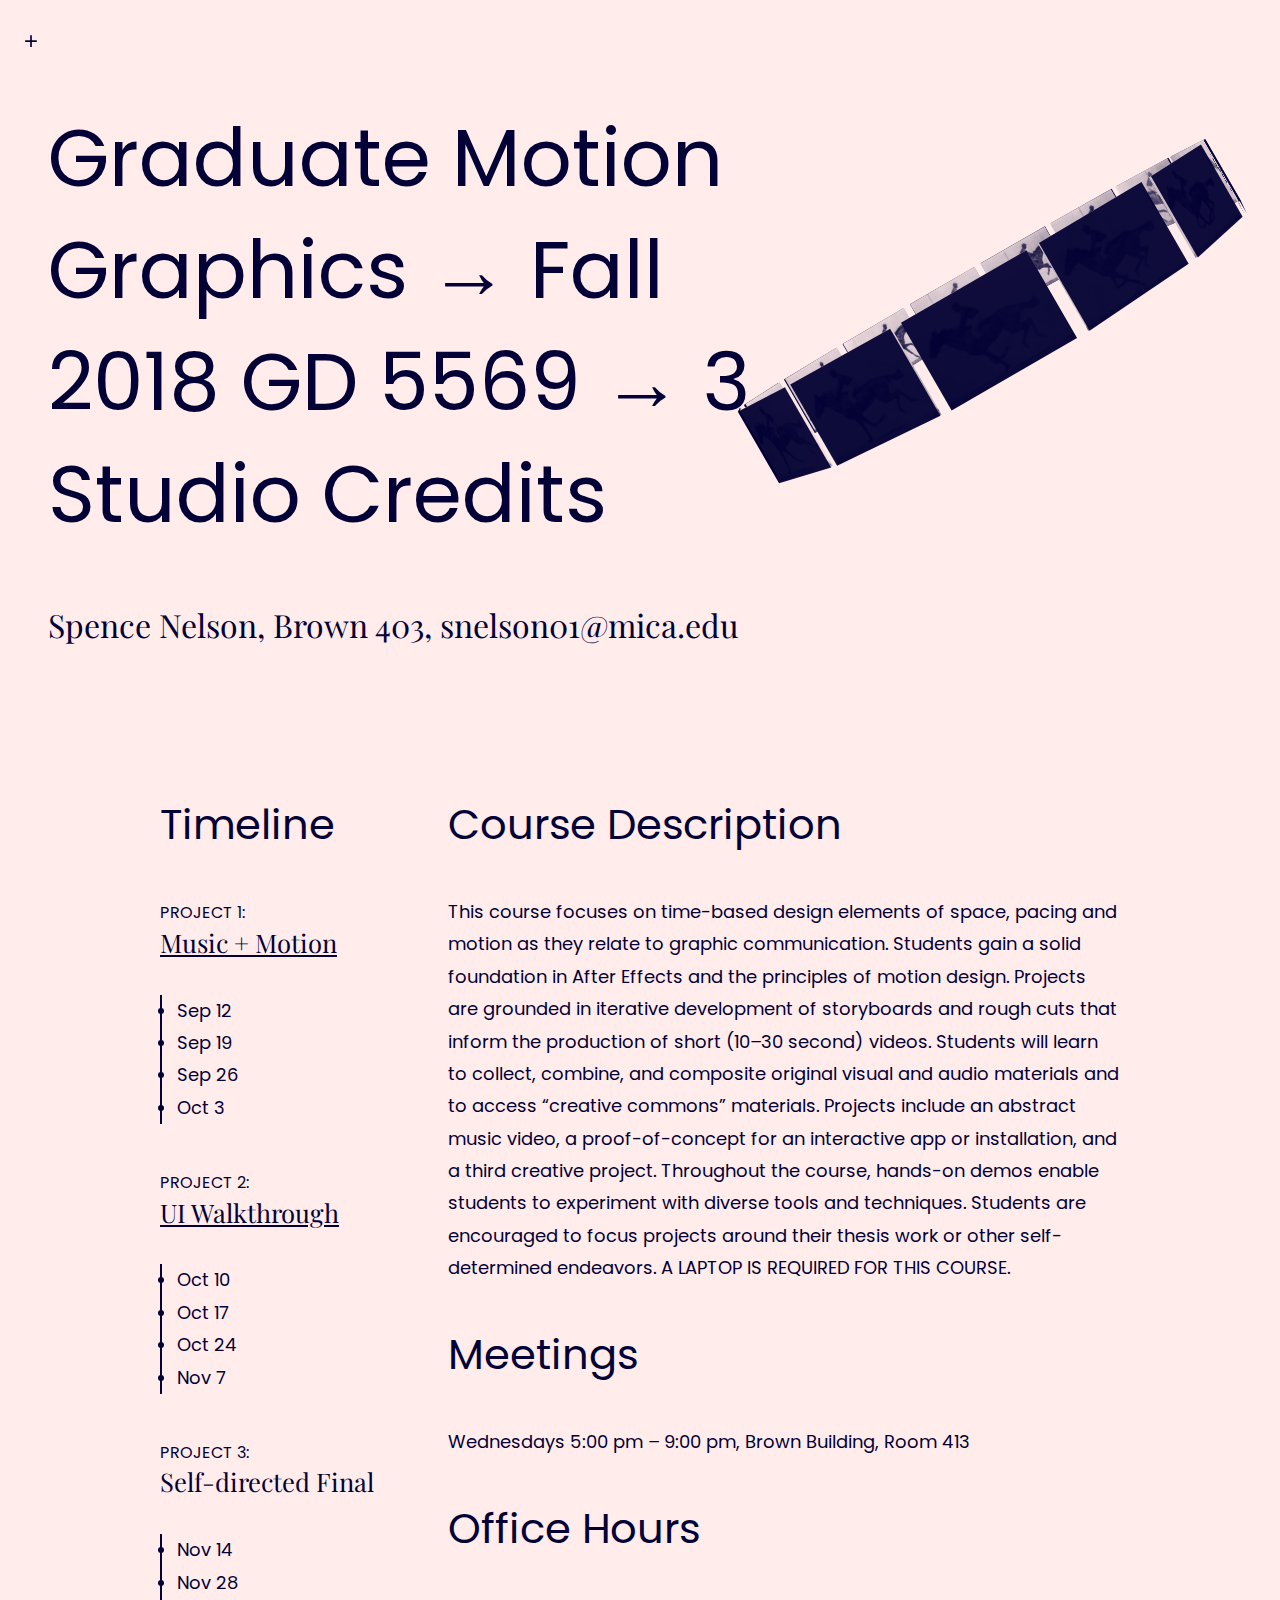
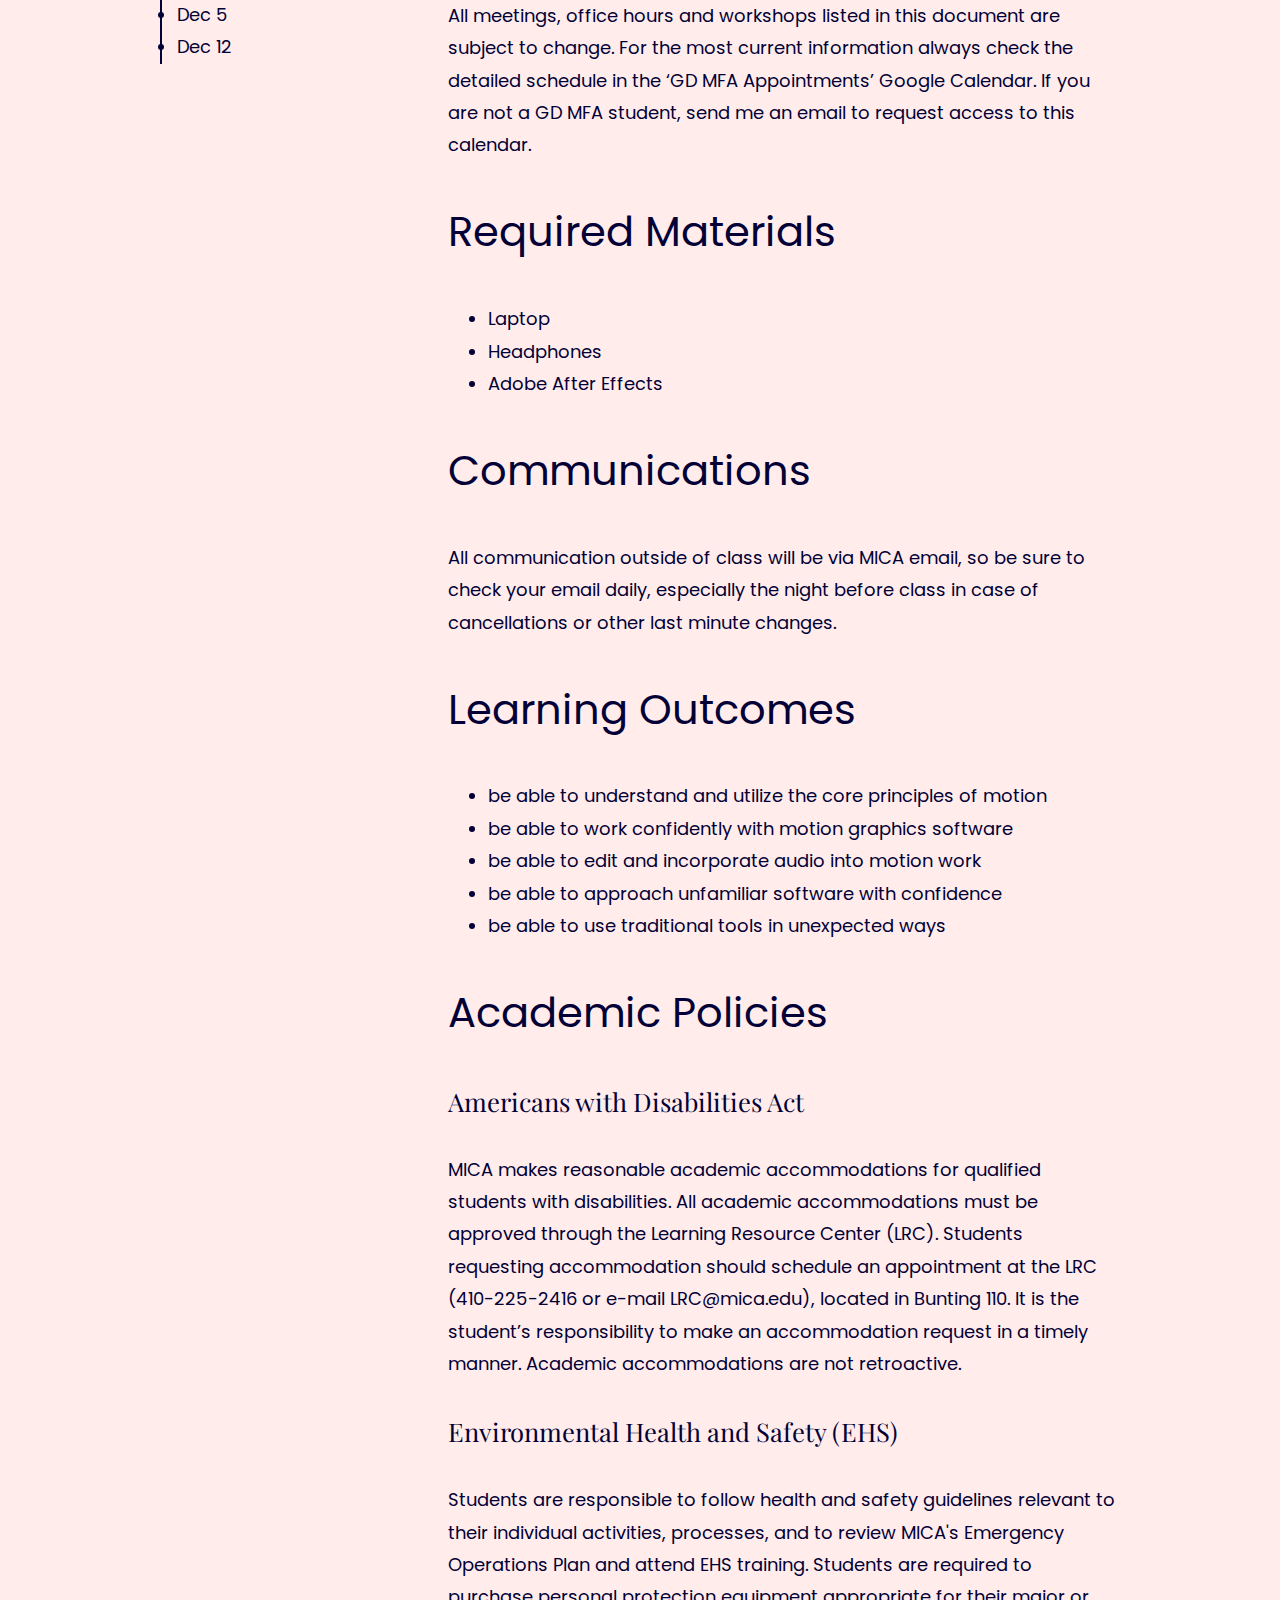
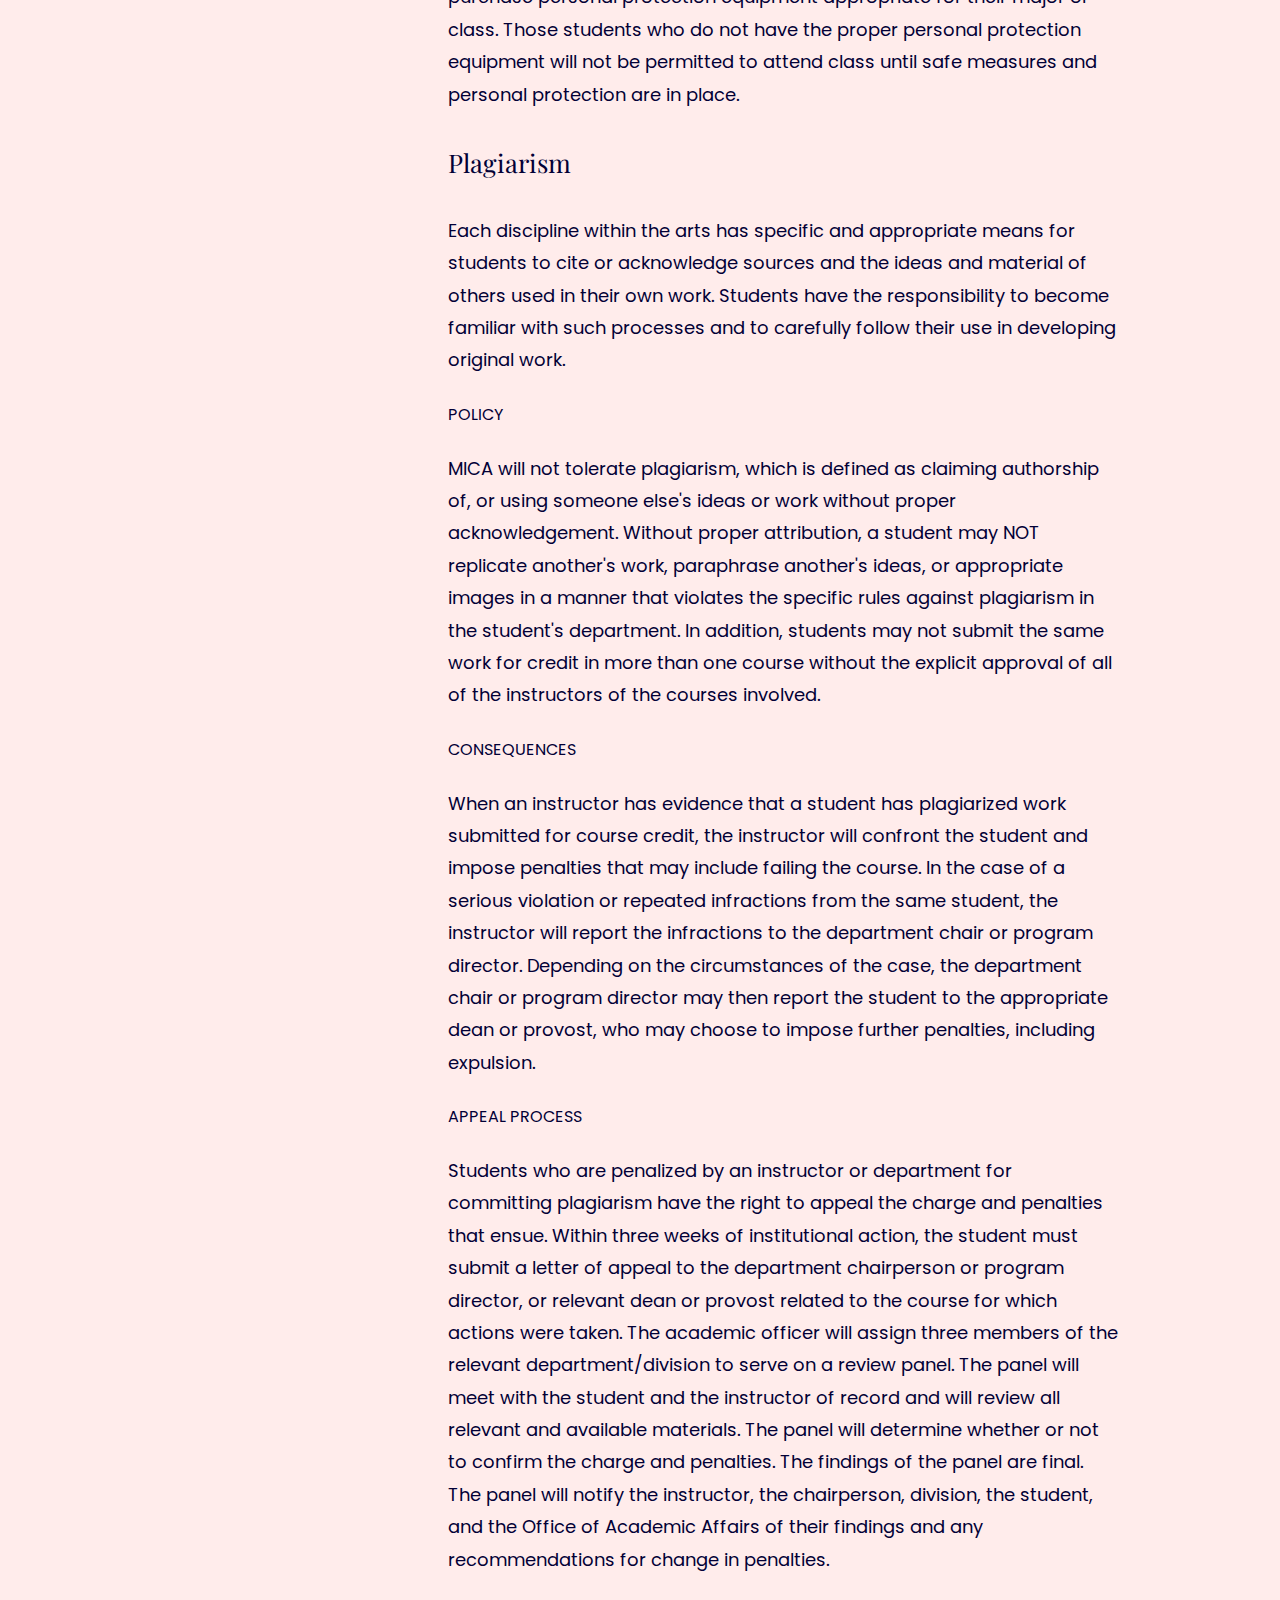
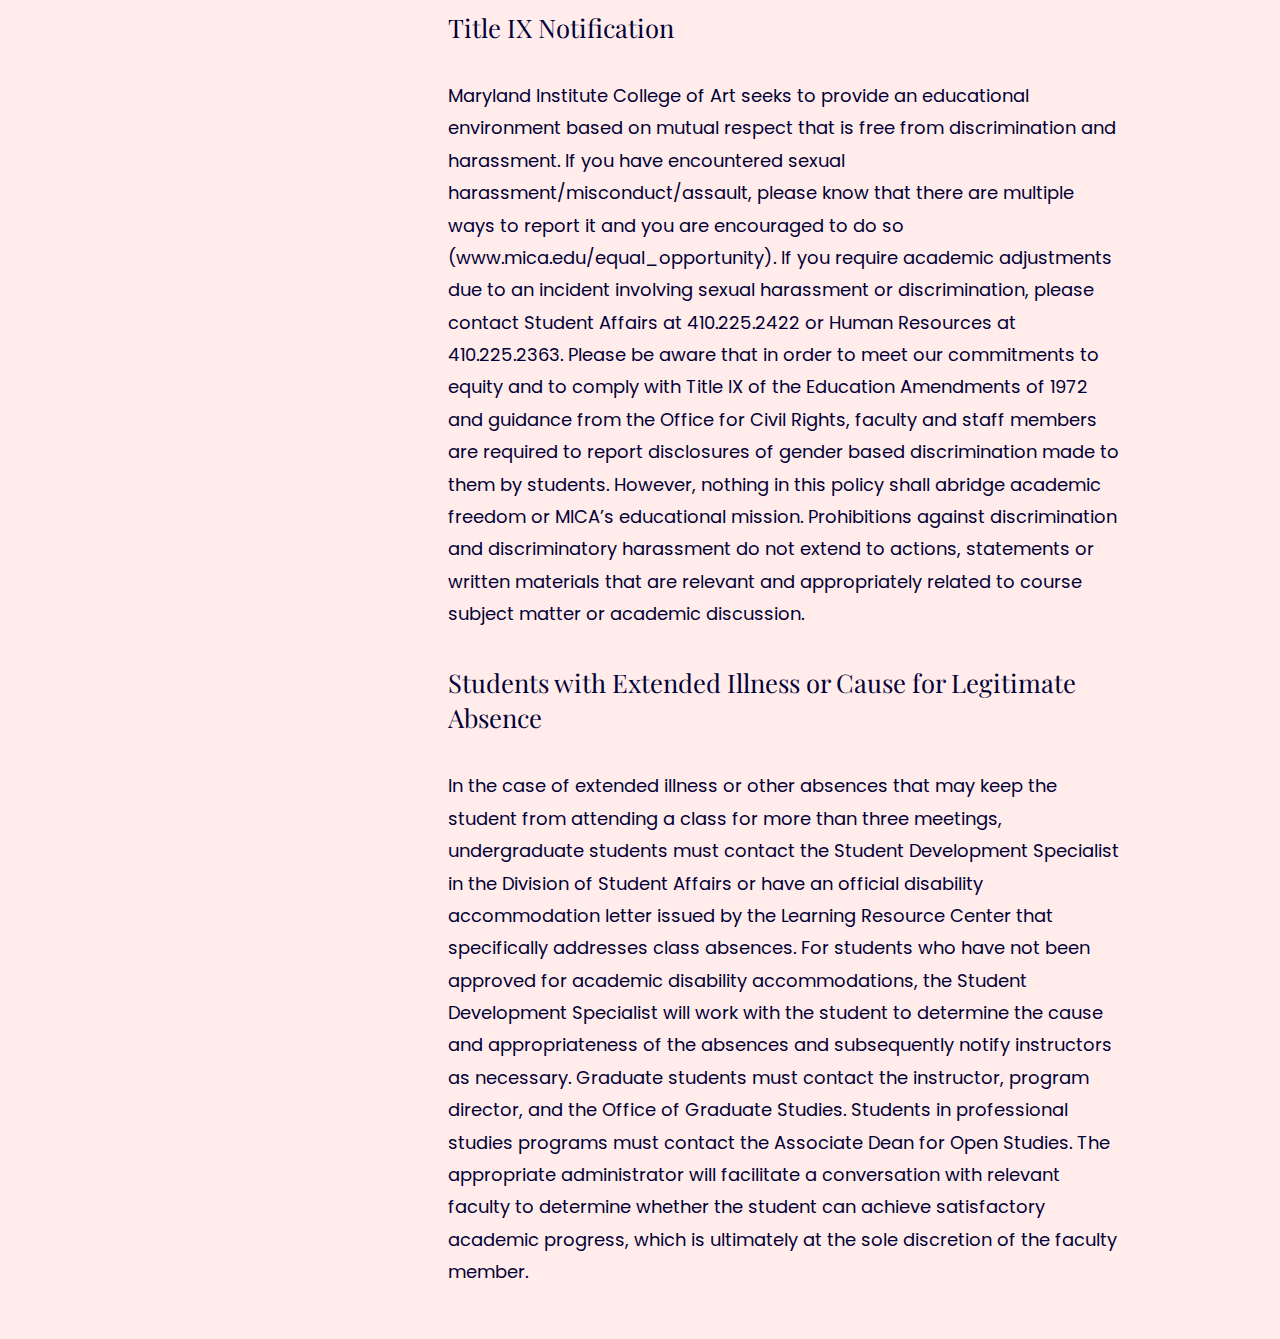
==== commit 92580ca2: "updates" ====
--- a/index.htm
+++ b/index.htm
@@ -21,7 +21,7 @@
 <body class="homepage">
   <div class="expanding-nav-overlay-button">+</div>
   <div class="expanding-nav-overlay" id="load-content">
-    
+
 
   </div>
   <!--[if IE]>
@@ -85,7 +85,7 @@
           <li>Oct 3</li>
         </ul>
         <h5>Project 2:</h5>
-        <h4>UI Walkthrough</h4>
+        <h4><a href="assignment-1.htm">UI Walkthrough</a></h4>
         <ul class="timeline">
           <li>Oct 10</li>
           <li>Oct 17</li>
--- a/css/main.css
+++ b/css/main.css
@@ -166,6 +166,16 @@
   padding:0;
 }
 
+.expanding-nav-overlay h2, .expanding-nav-overlay h3, .expanding-nav-overlay h4, .expanding-nav-overlay h5 {
+  margin:0;
+  margin-bottom:.3em;
+  padding:0;
+}
+
+.expanding-nav-overlay p{
+  margin:0;
+}
+
 .expanding-nav-overlay.nav-open {
   opacity:1;
   pointer-events: all;
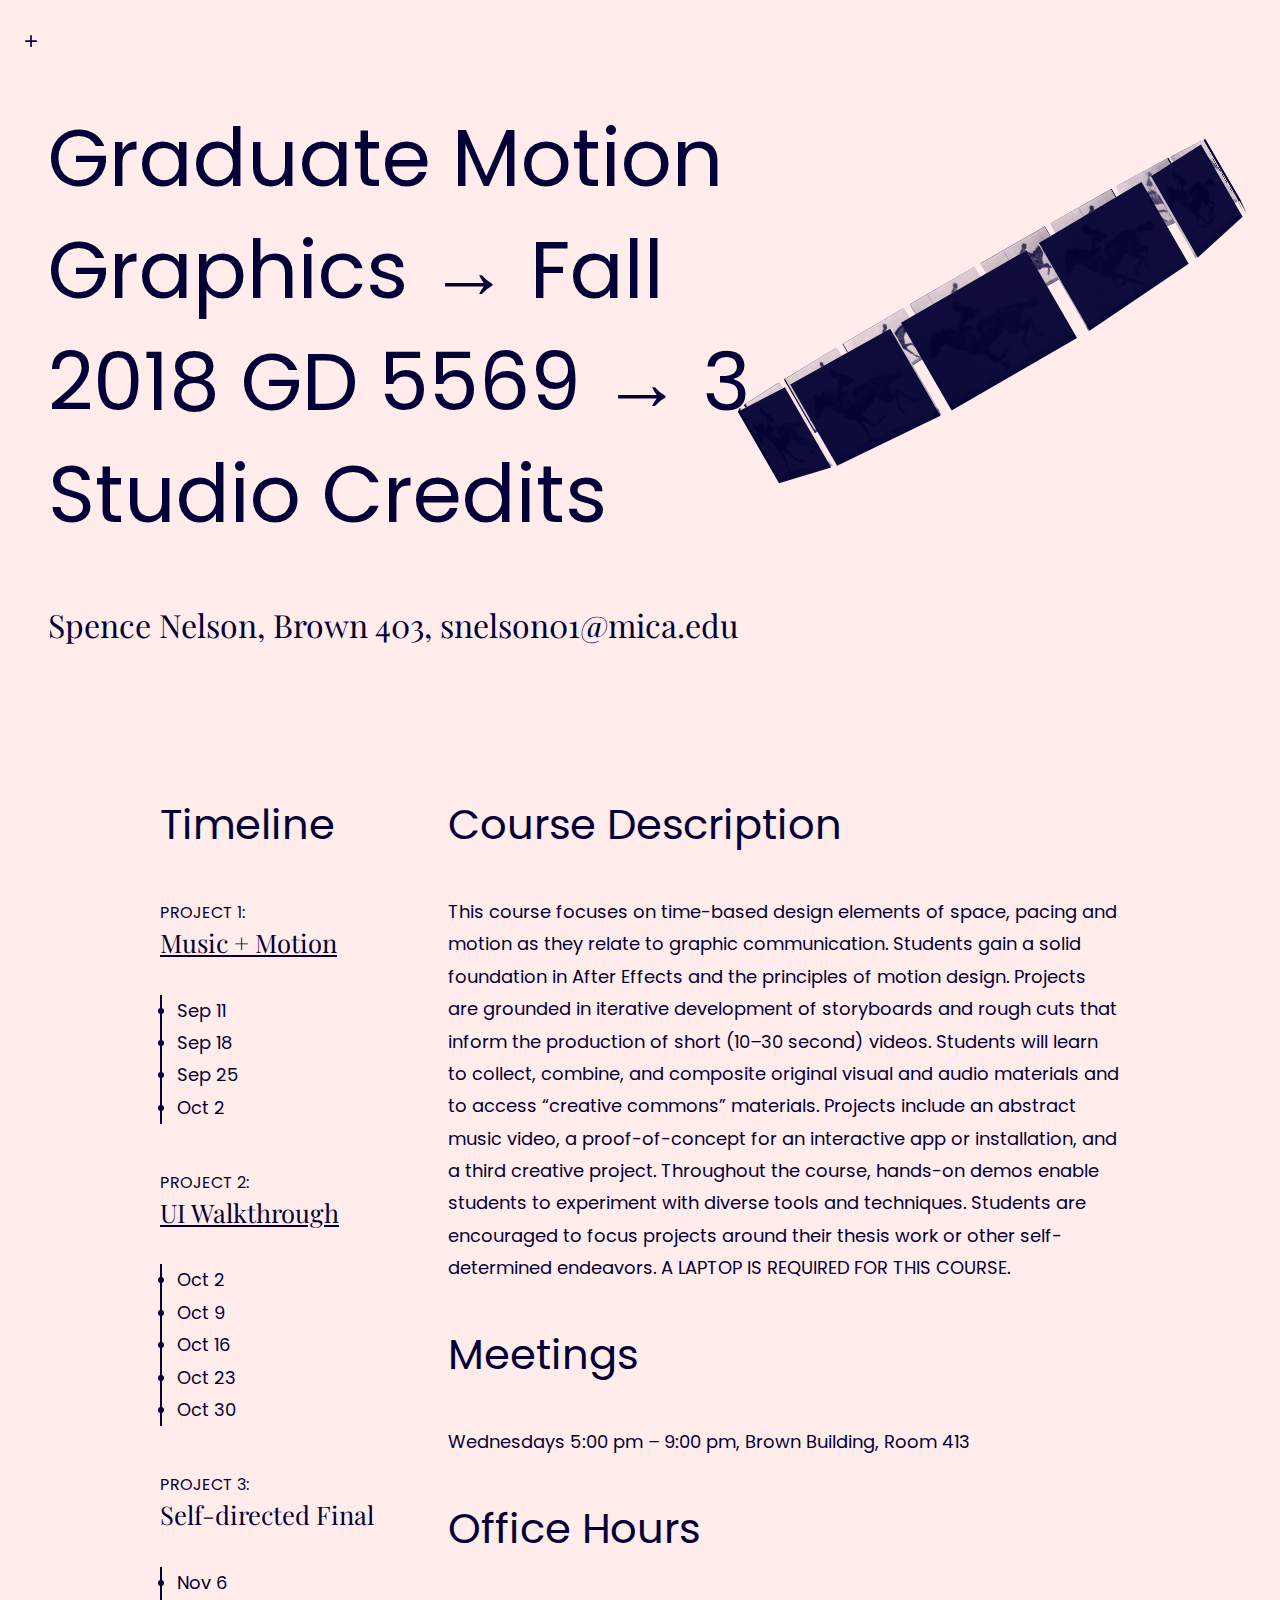
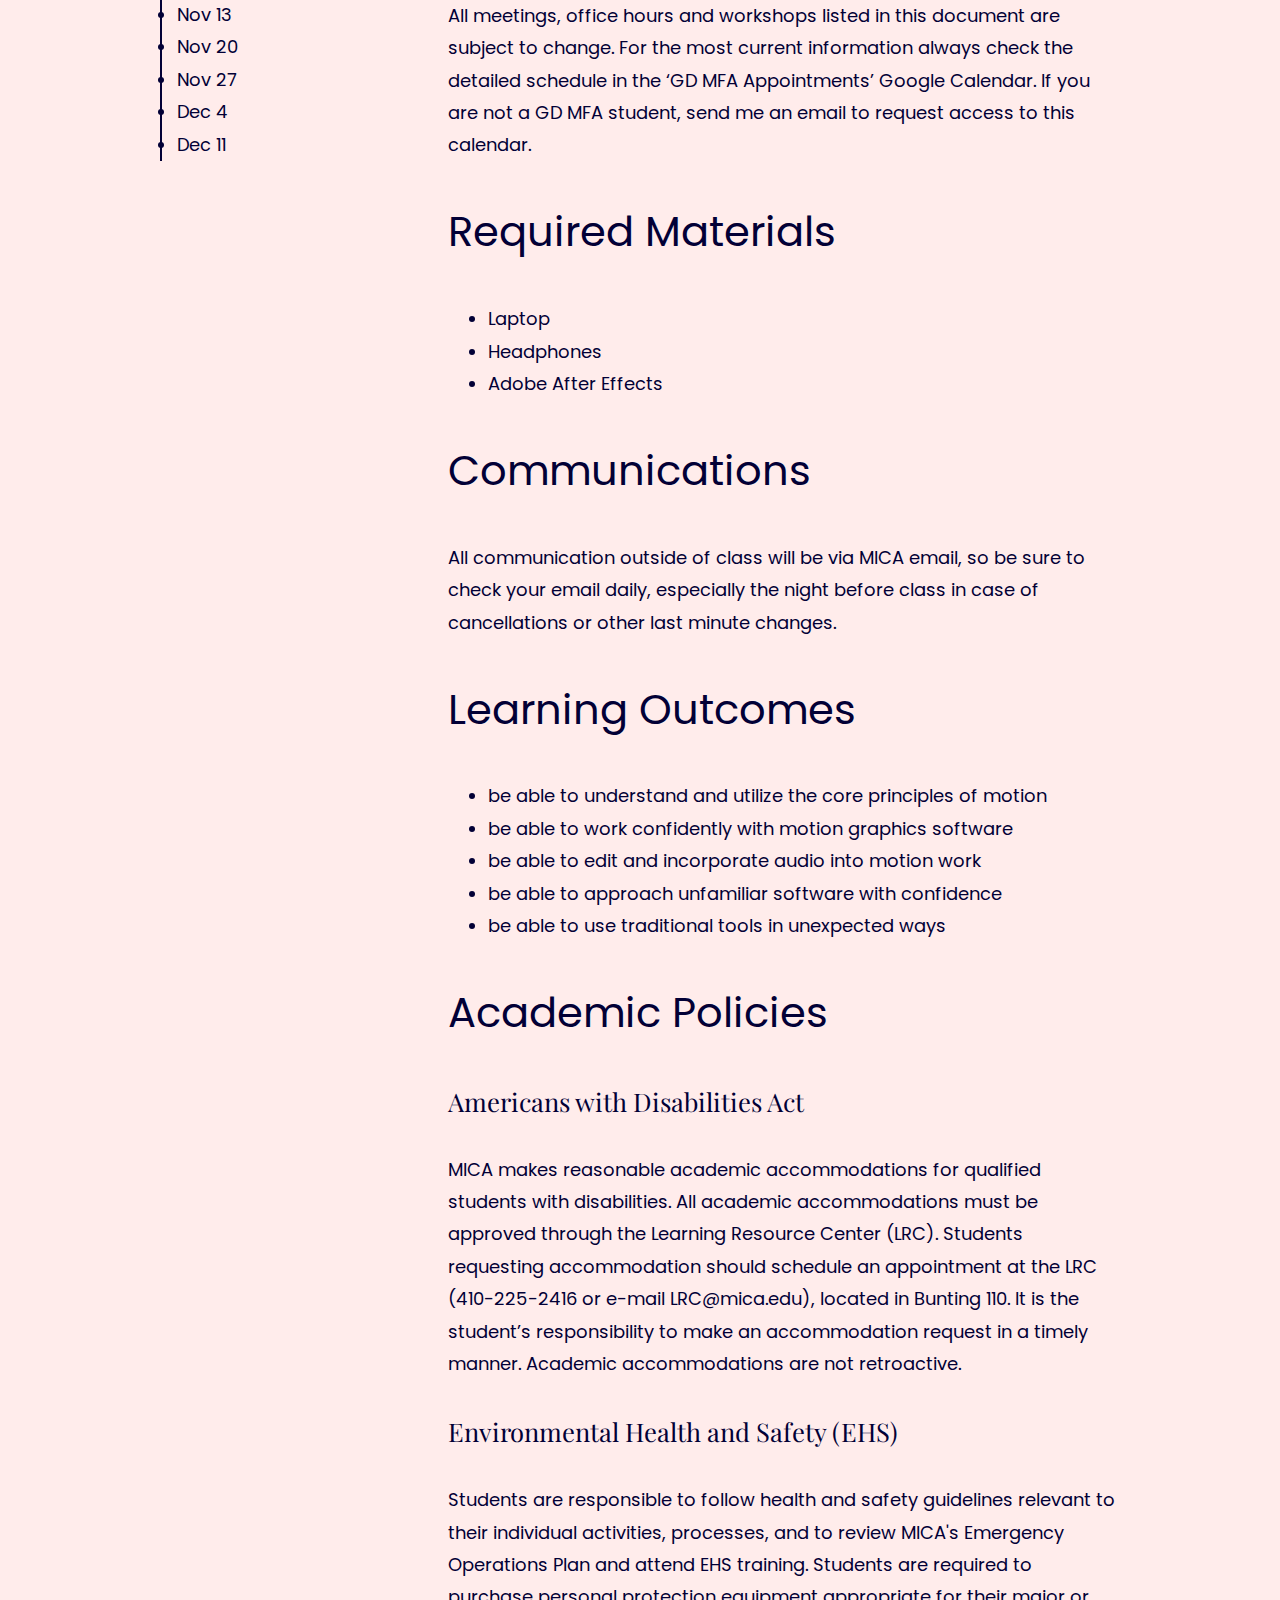
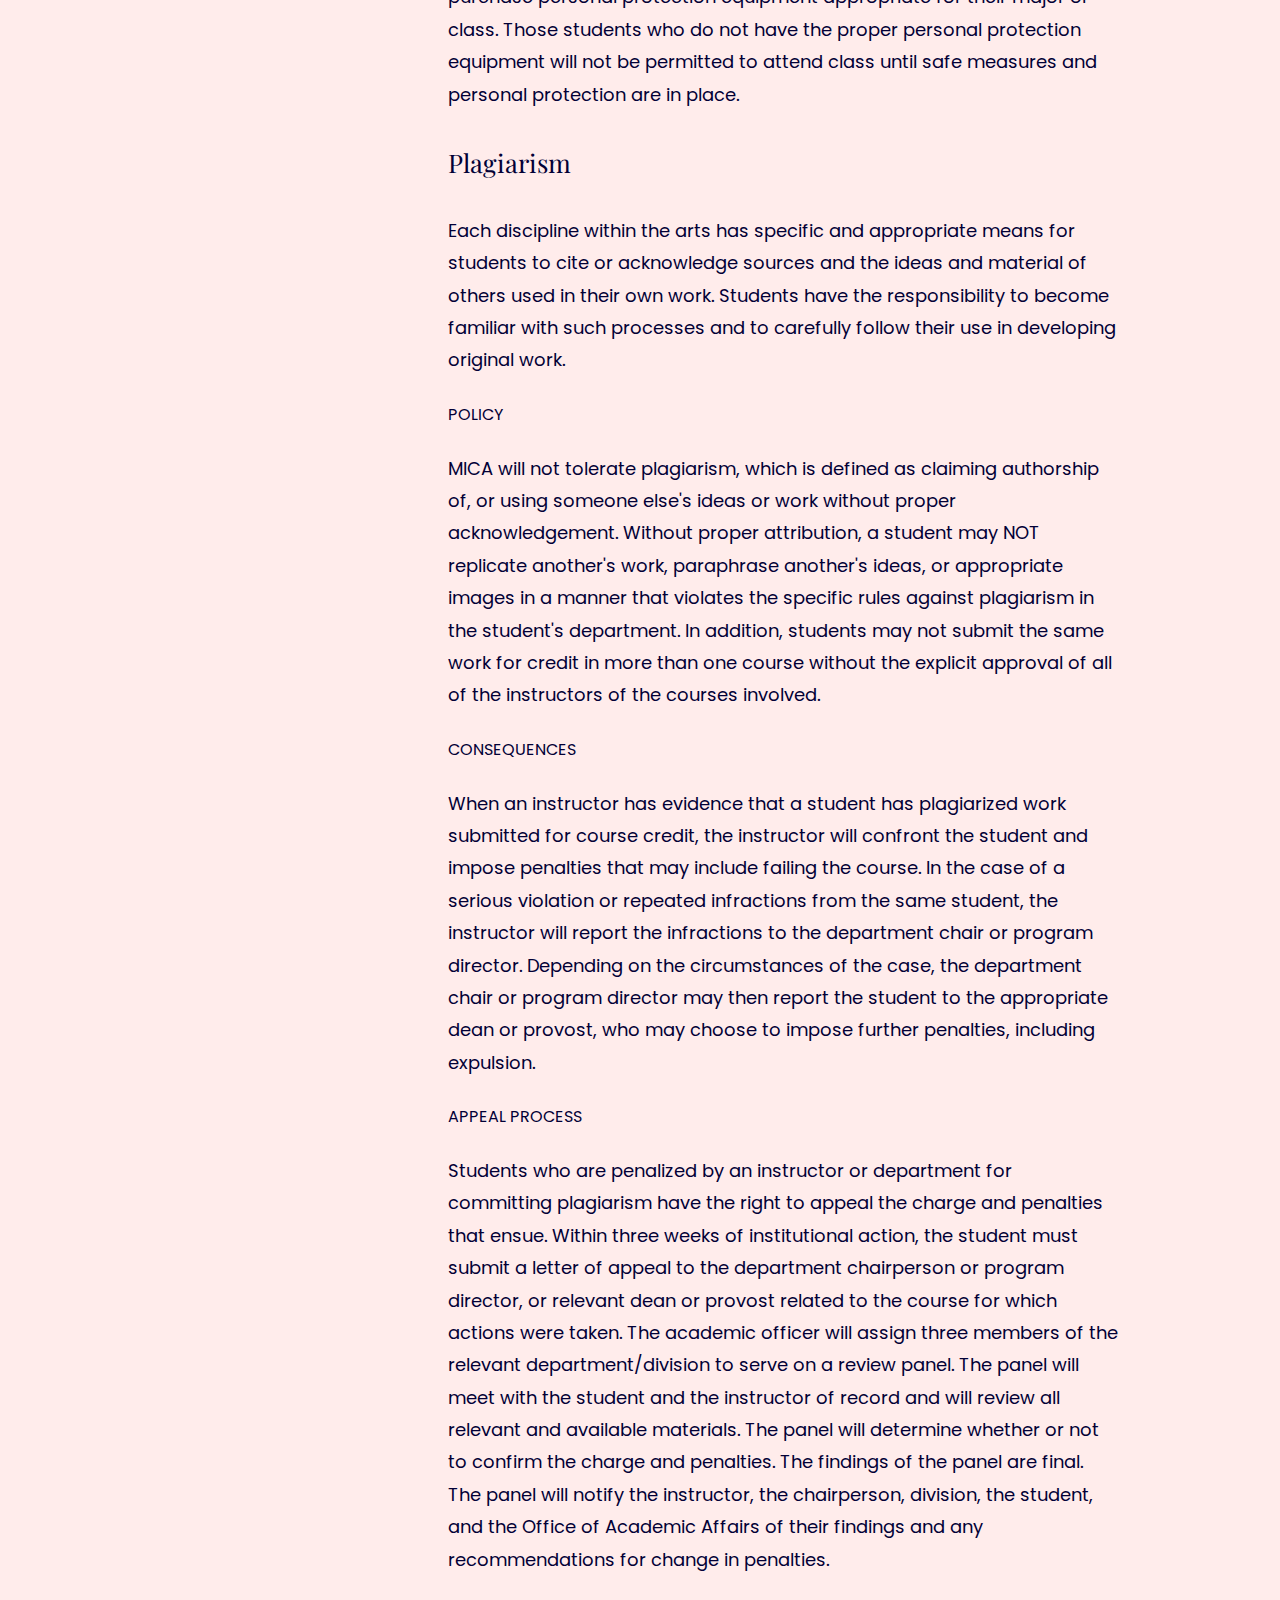
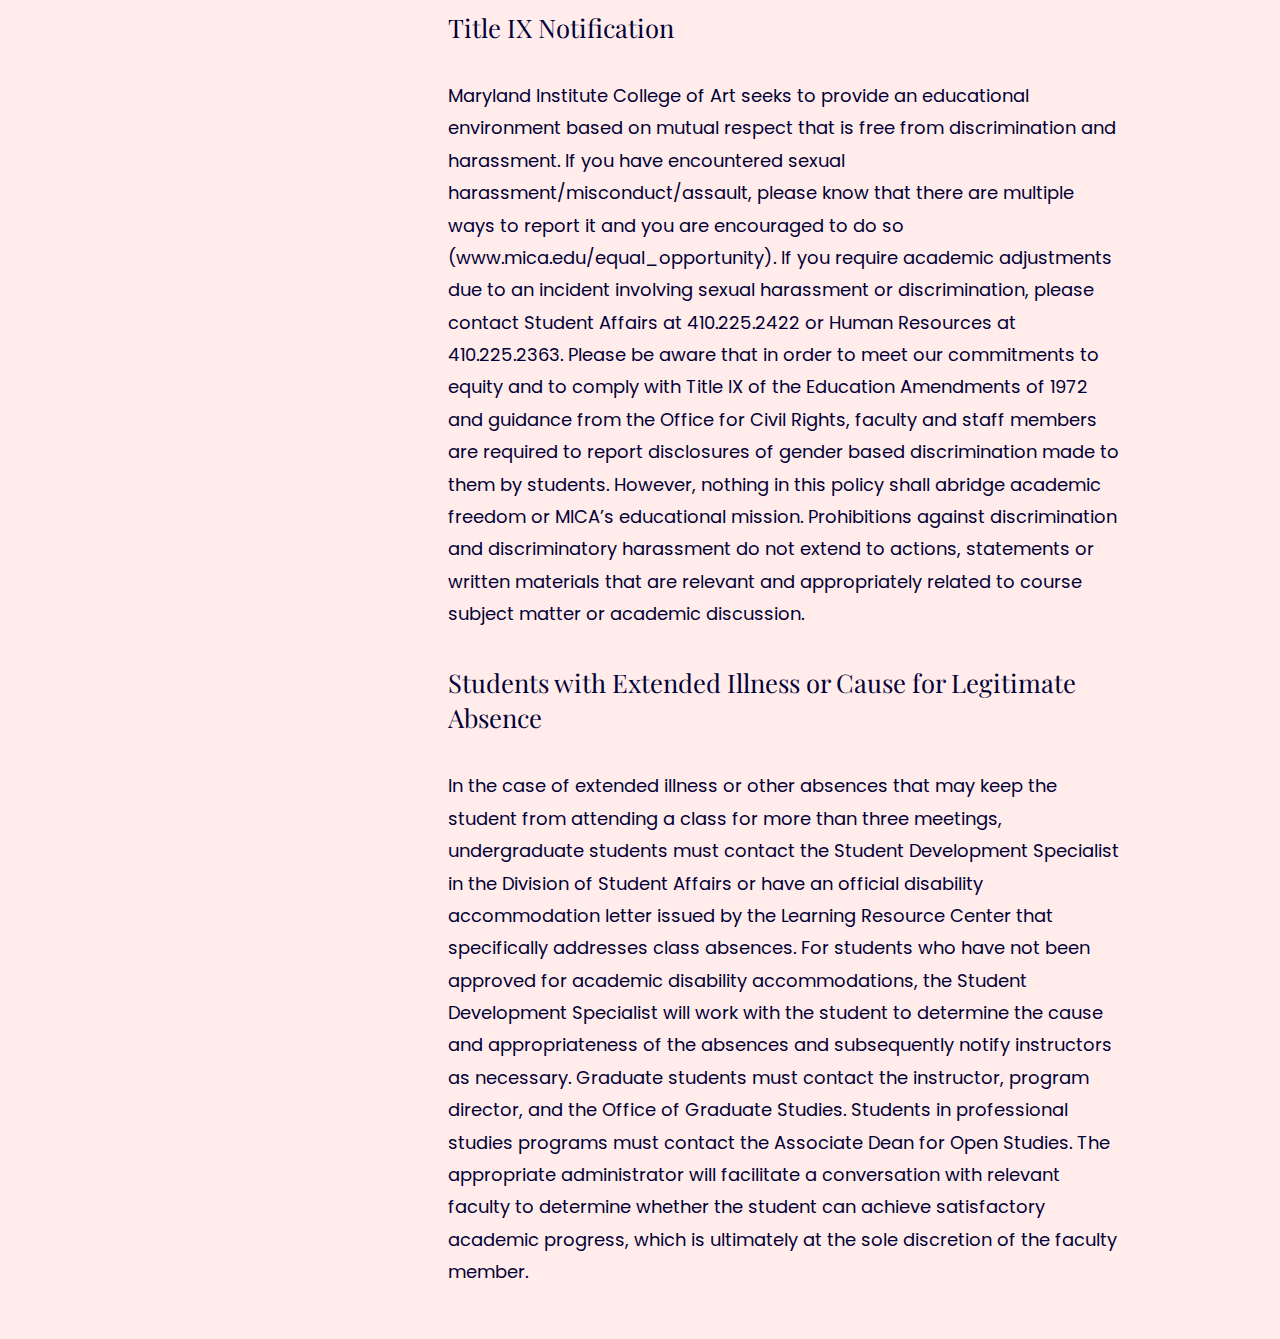
==== commit 0b742fb2: "updates" ====
--- a/index.htm
+++ b/index.htm
@@ -79,26 +79,29 @@
         <h5>Project 1:</h5>
         <h4><a href="assignment-1.htm">Music + Motion</a></h4>
         <ul class="timeline">
-          <li>Sep 12</li>
-          <li>Sep 19</li>
-          <li>Sep 26</li>
-          <li>Oct 3</li>
+          <li>Sep 11</li>
+          <li>Sep 18</li>
+          <li>Sep 25</li>
+          <li>Oct 2</li>
         </ul>
         <h5>Project 2:</h5>
         <h4><a href="assignment-1.htm">UI Walkthrough</a></h4>
         <ul class="timeline">
-          <li>Oct 10</li>
-          <li>Oct 17</li>
-          <li>Oct 24</li>
-          <li>Nov 7</li>
+          <li>Oct 2</li>
+          <li>Oct 9</li>
+          <li>Oct 16</li>
+          <li>Oct 23</li>
+          <li>Oct 30</li>
         </ul>
         <h5>Project 3:</h5>
         <h4>Self-directed Final</h4>
         <ul class="timeline">
-          <li>Nov 14</li>
-          <li>Nov 28</li>
-          <li>Dec 5</li>
-          <li>Dec 12</li>
+          <li>Nov 6</li>
+          <li>Nov 13</li>
+          <li>Nov 20</li>
+          <li>Nov 27</li>
+          <li>Dec 4</li>
+          <li>Dec 11</li>
         </ul>
       </div>
 
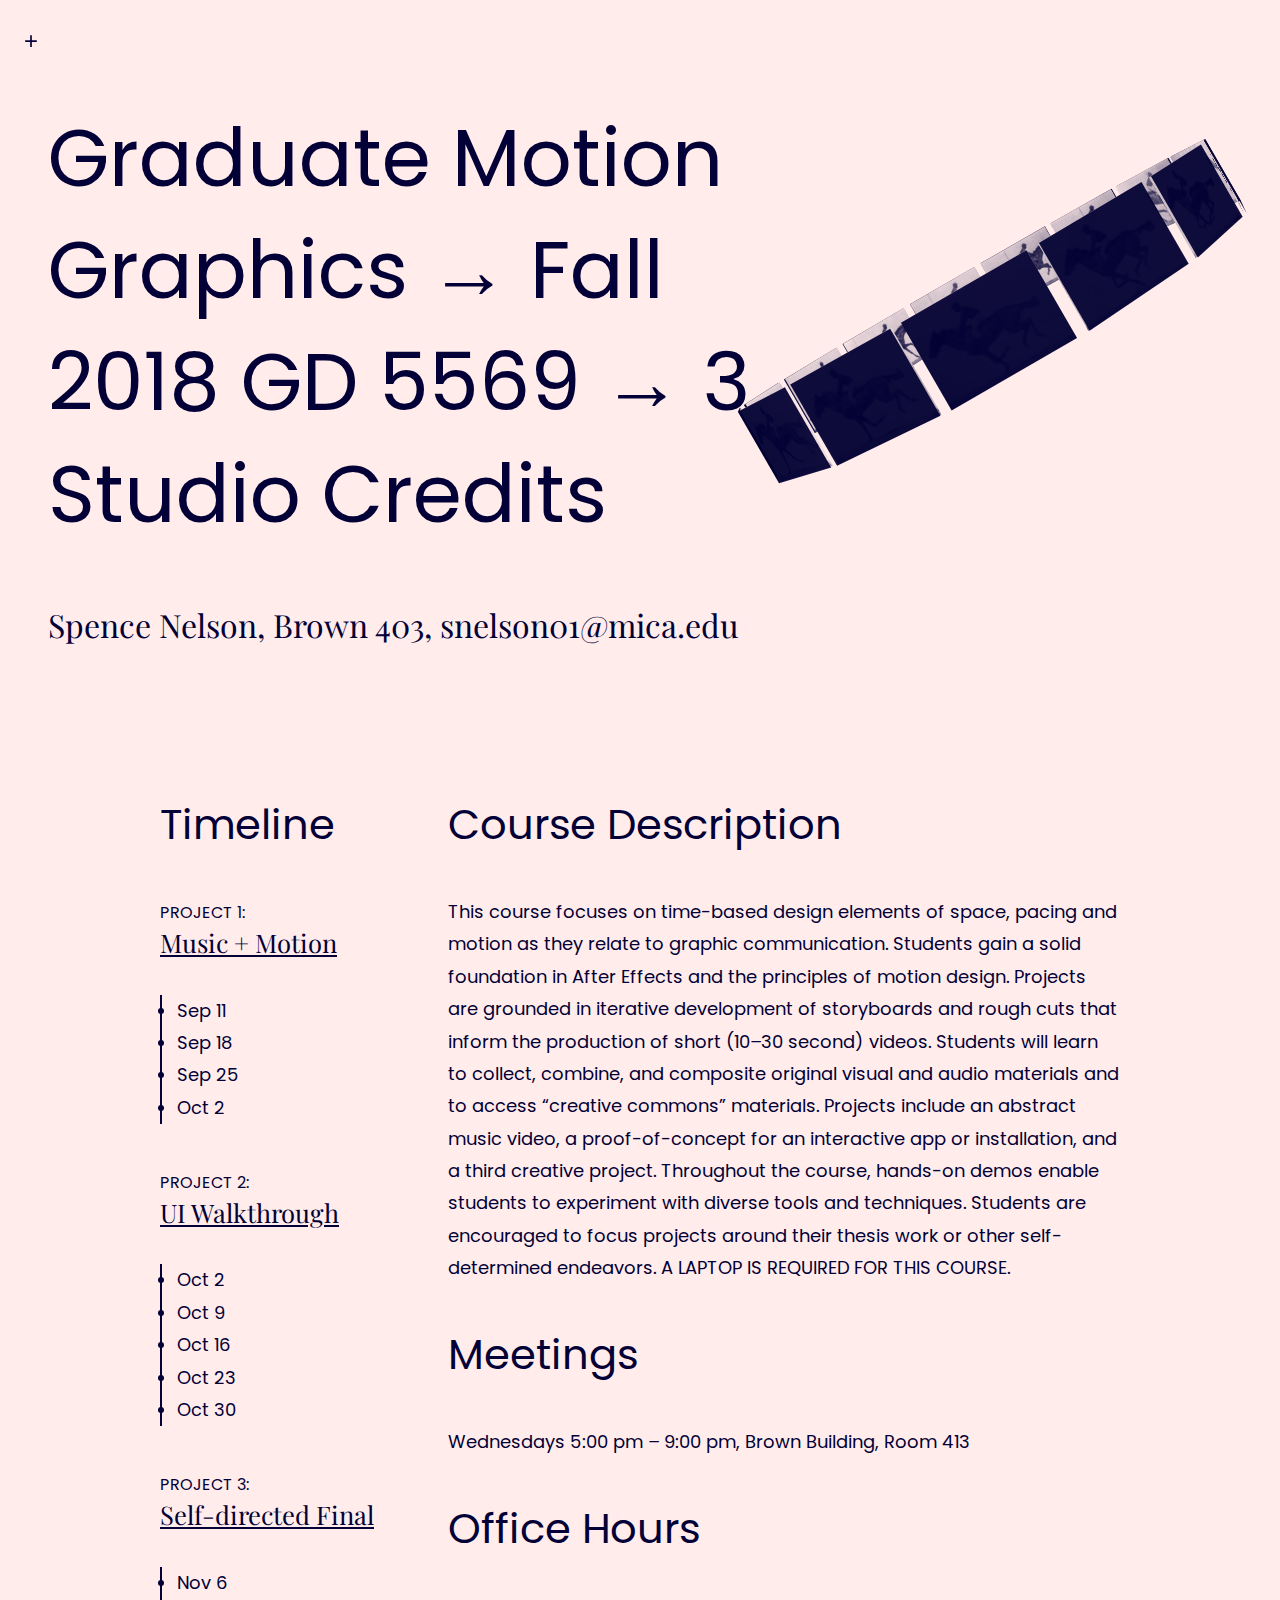
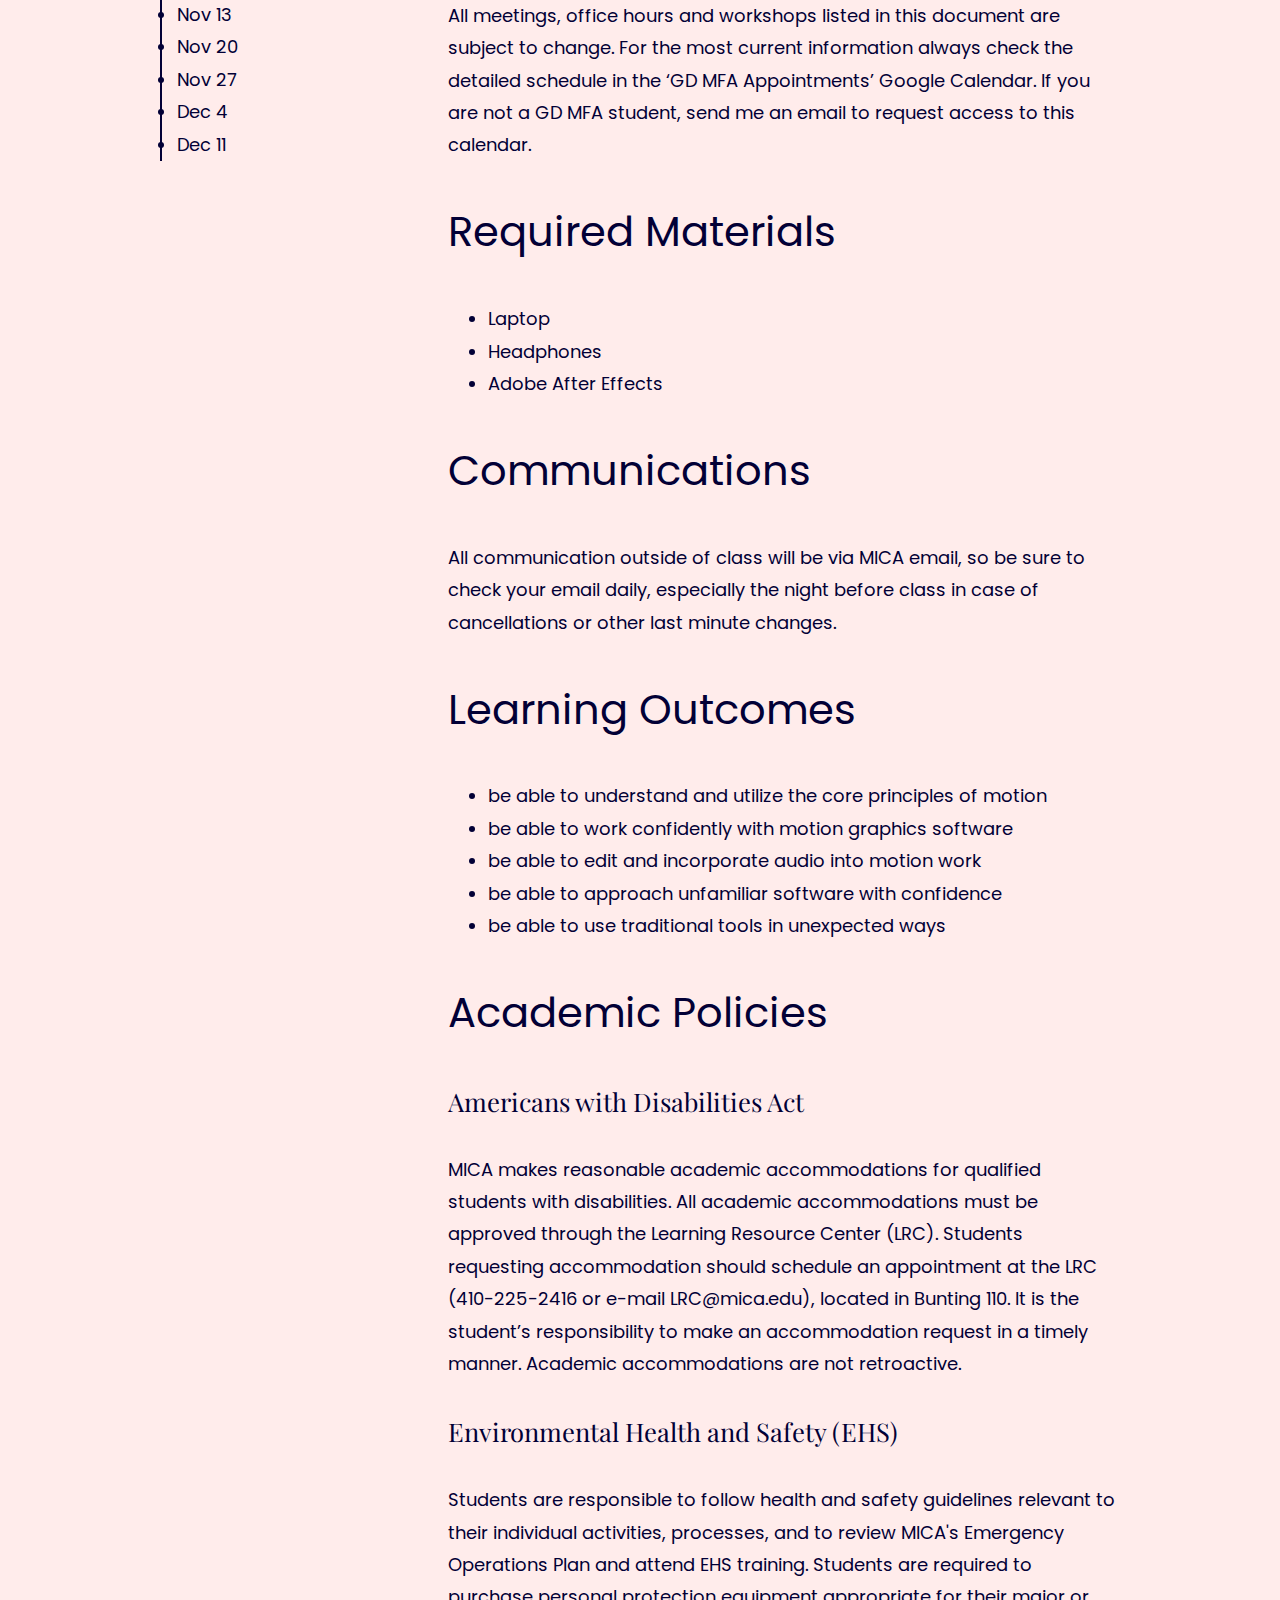
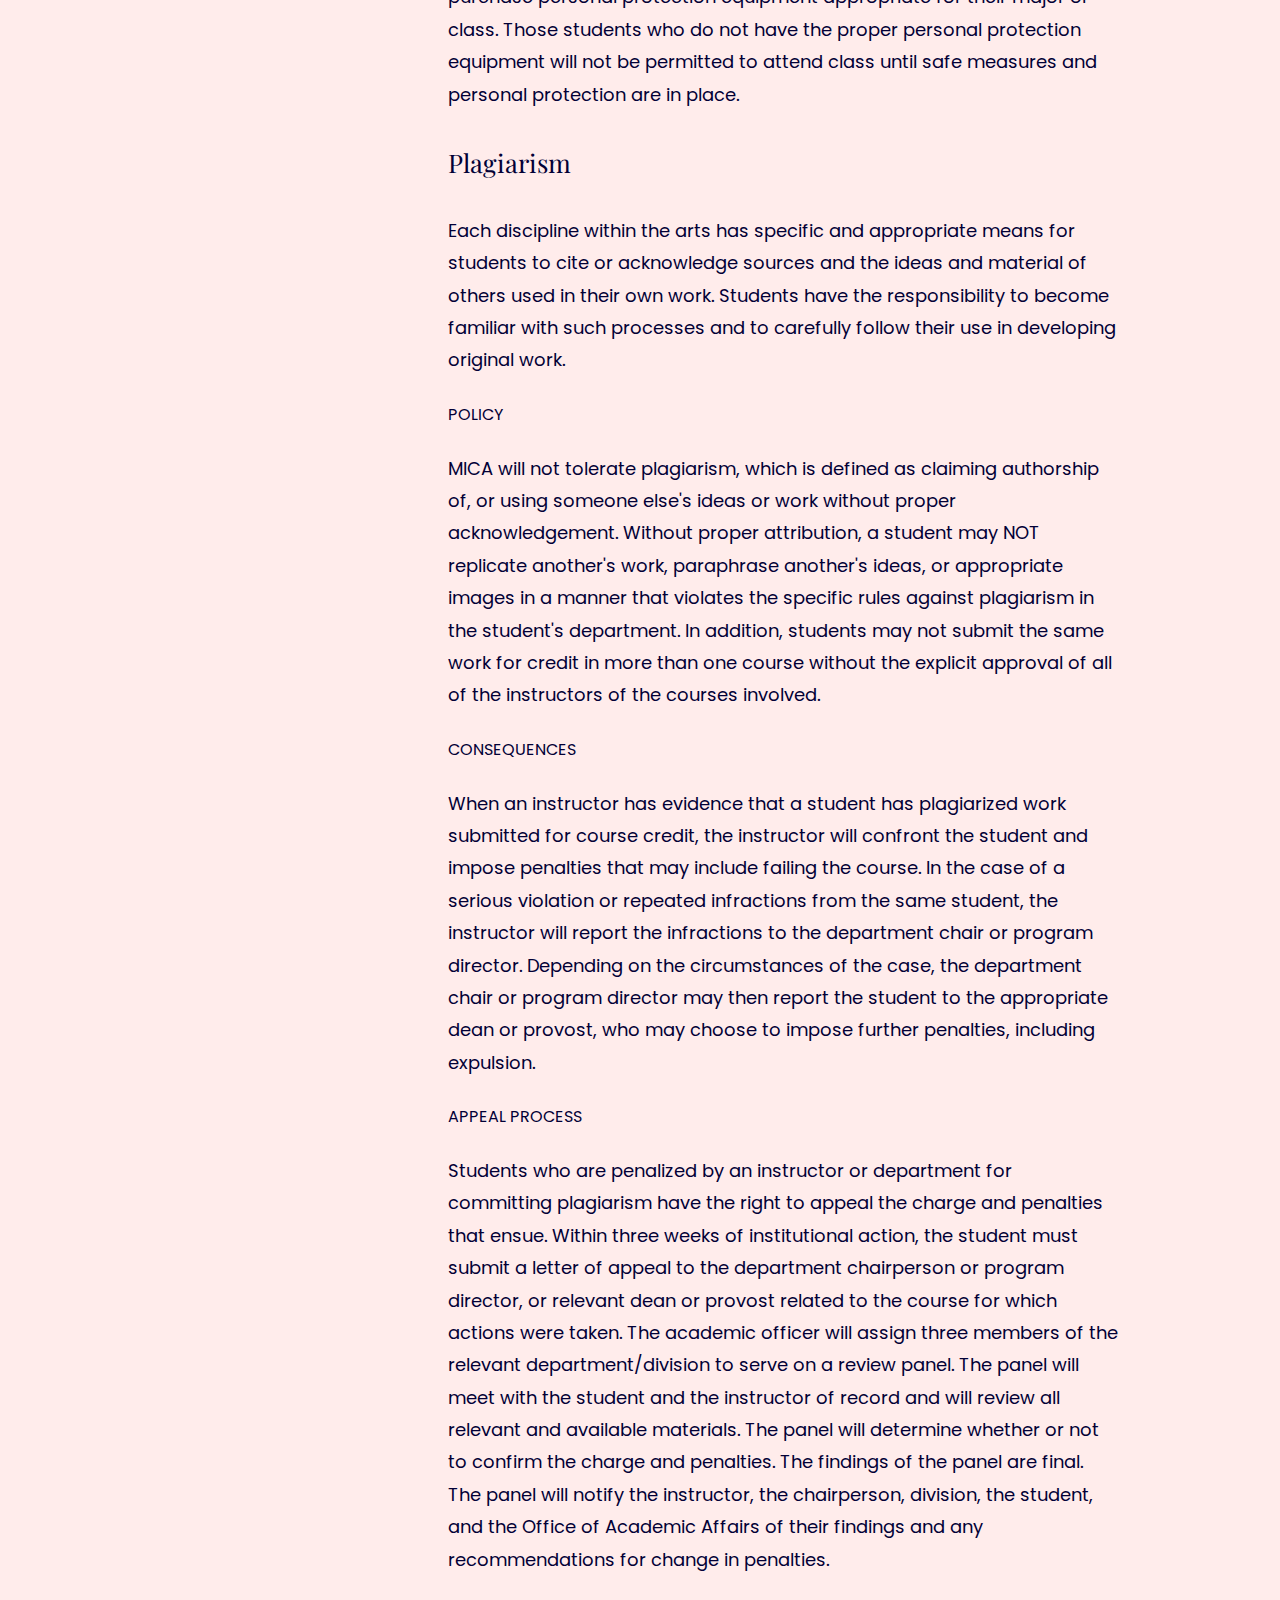
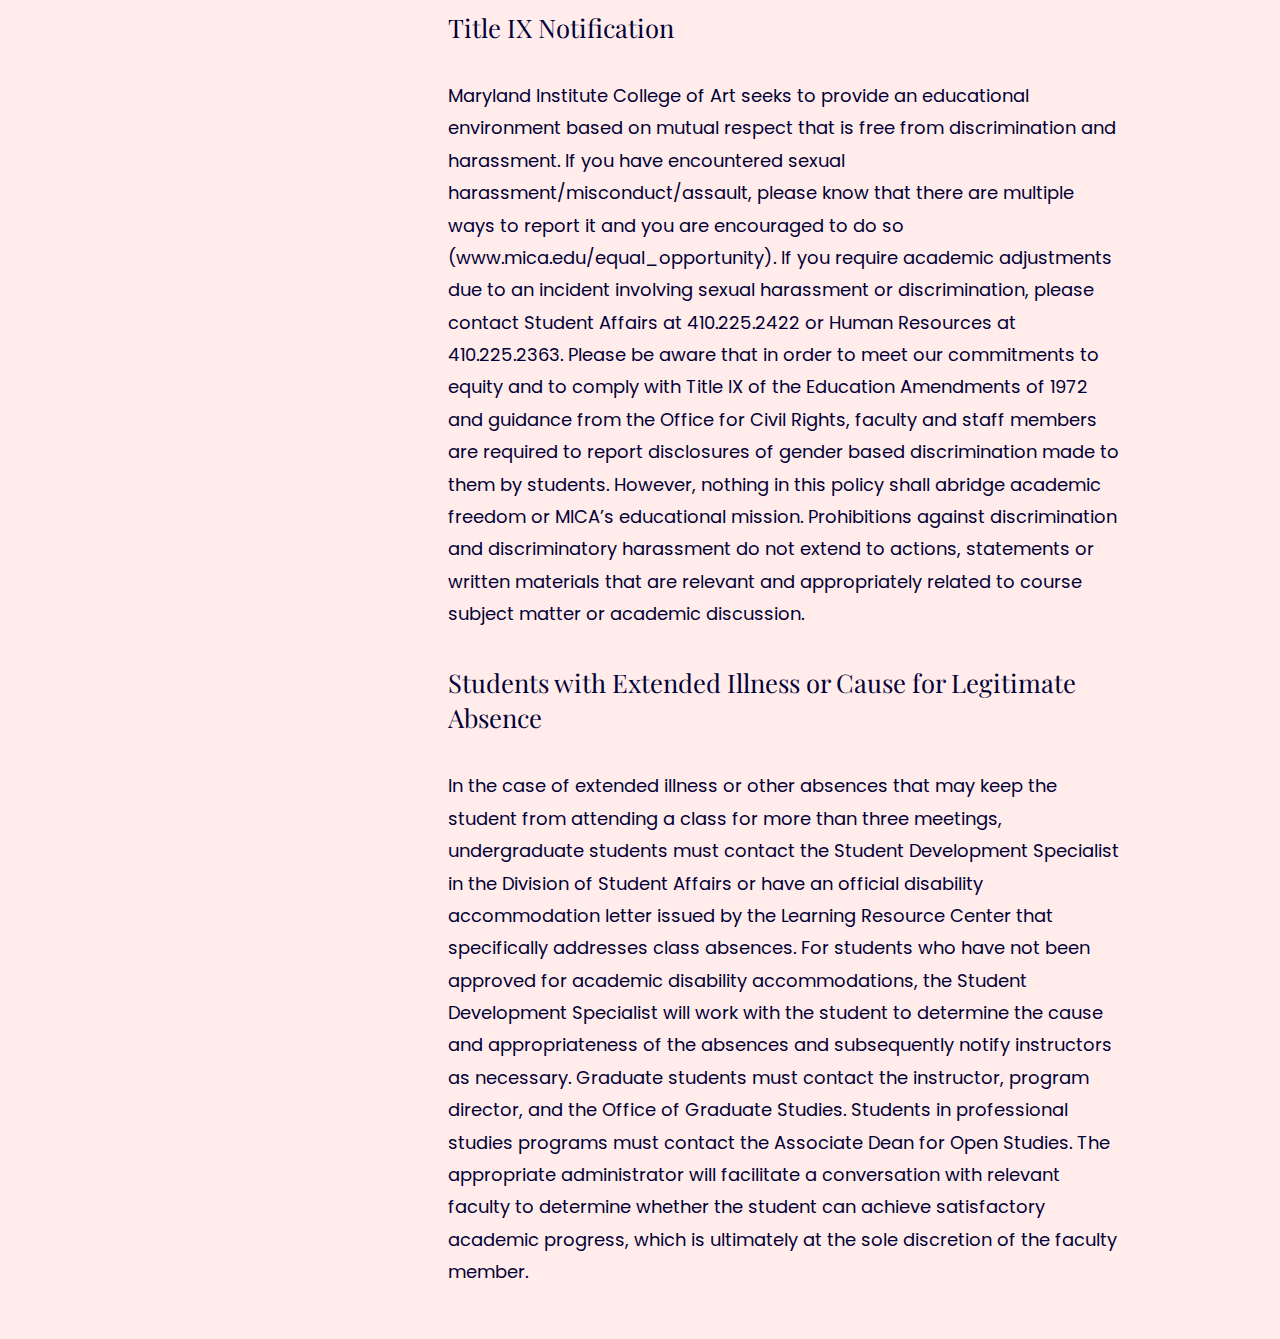
==== commit 8de34a3b: "f" ====
--- a/index.htm
+++ b/index.htm
@@ -85,7 +85,7 @@
           <li>Oct 2</li>
         </ul>
         <h5>Project 2:</h5>
-        <h4><a href="assignment-1.htm">UI Walkthrough</a></h4>
+        <h4><a href="assignment-2.htm">UI Walkthrough</a></h4>
         <ul class="timeline">
           <li>Oct 2</li>
           <li>Oct 9</li>
@@ -94,7 +94,7 @@
           <li>Oct 30</li>
         </ul>
         <h5>Project 3:</h5>
-        <h4>Self-directed Final</h4>
+        <h4><a href="assignment-3.htm">Self-directed Final</a></h4>
         <ul class="timeline">
           <li>Nov 6</li>
           <li>Nov 13</li>
